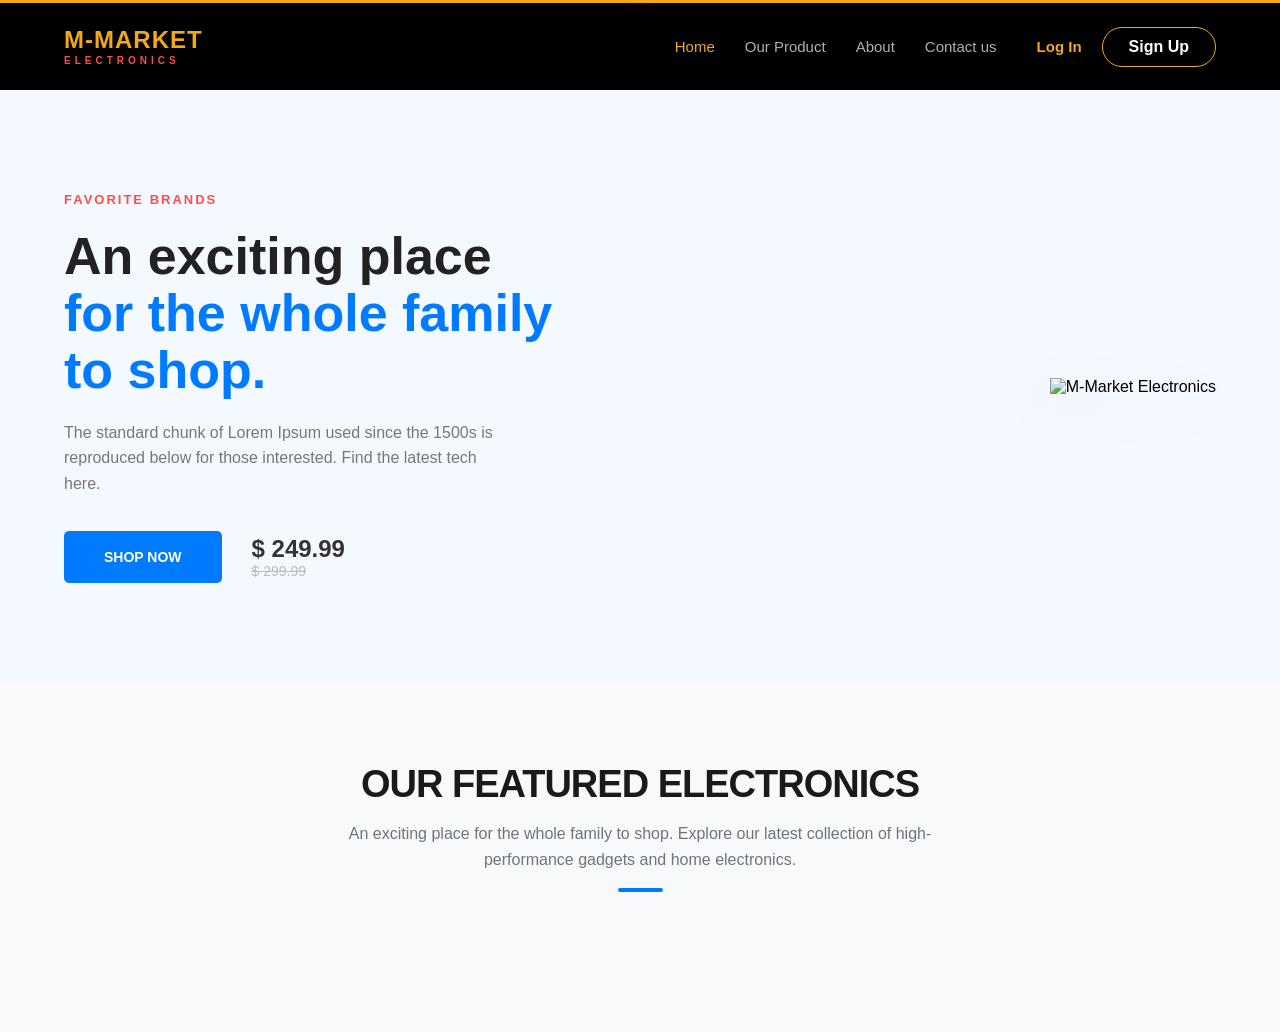
==== index.html @ a791094c "implement creat order" ====
<!DOCTYPE html>
<html lang="en">

<head>
  <meta charset="UTF-8">
  <meta name="viewport" content="width=device-width, initial-scale=1.0">
  <title>M-market</title>
  <link rel="stylesheet" href="css/style.css">
</head>

<body>
  <header class="site-header">
    <div class="container">
      <div class="brand">
        <a href="/" class="logo-link">
          M-MARKET <br><span class="logo-subtext">ELECTRONICS</span>
        </a>
      </div>
      <button class="menu-btn" id="menu-btn" aria-label="Toggle Menu">
        <span class="hamburger"></span>
      </button>
      <nav class="nav-wrapper" id="nav-wrapper">
        <ul class="nav-list">
          <li class="nav-item active"><a href="#" class="nav-link">Home</a></li>
          <li><a href="#" class="nav-link">Our Product</a></li>
          <li><a href="#" class="nav-link">About</a></li>
          <li><a href="#" class="nav-link">Contact us</a></li>
        </ul>
        <div class="auth-group">
          <a href="login.html" class="login-link">Log In</a>
          <a href="registration.html" class="signup-btn">Sign Up</a>
        </div>
      </nav>
    </div>
  </header>
  <section class="hero-section">
    <div class="container hero-wrapper">
      <div class="hero-content">
        <span class="hero-badge">FAVORITE BRANDS</span>
        <h1>An exciting place <br> <span class="blue-text">for the whole family to shop.</span></h1>
        <p class="hero-description">
          The standard chunk of Lorem Ipsum used since the 1500s is
          reproduced below for those interested. Find the latest tech here.
        </p>
        <div class="hero-actions">
          <a href="shop.html" class="btn-shop">SHOP NOW</a>
          <div class="price-container">
            <span class="current-price">$ 249.99</span>
            <span class="old-price">$ 299.99</span>
          </div>
        </div>
      </div>

      <div class="hero-image">
        <img
          src="https://images.unsplash.com/photo-1498049794561-7780e7231661?ixlib=rb-4.0.3&auto=format&fit=crop&w=1000&q=80"
          alt="M-Market Electronics">
      </div>
    </div>
  </section>
<section class="m-market-featured">
    <div class="containerr">
        <div class="header-block">
            <h2 class="display-title">Our Featured Electronics</h2>
            <p class="display-subtitle">
                An exciting place for the whole family to shop. Explore our latest
                collection of high-performance gadgets and home electronics.
            </p>
            <div class="blue-accent-line"></div>
        </div>
        
        <div id="product-list-grid" class="strict-grid"></div>

        <div id="modal-overlay" onclick="closeModal()"></div>
        <div id="detail-modal"></div>
    </div>

</section>
  <script src="javaScript/script.js"></script>
</body>

</html>
---- css/style.css ----
/* -------------------------------------------------------------------------- */
/* 1. ADVANCED RESET & BASE
/* -------------------------------------------------------------------------- */
* {
  margin-top: 0;
  margin-bottom: 0;
  margin-left: 0;
  margin-right: 0;
  padding-top: 0;
  padding-bottom: 0;
  padding-left: 0;
  padding-right: 0;
  box-sizing: border-box;
}

body {
  background-color: #111111;
  font-family: 'Inter', -apple-system, BlinkMacSystemFont, sans-serif;
  -webkit-font-smoothing: antialiased;
}

/* -------------------------------------------------------------------------- */
/* 2. HEADER ARCHITECTURE
/* -------------------------------------------------------------------------- */
.site-header {
  position: sticky;
  top: 0;
  z-index: 1000;
  height: 90px;
  background-color: #000000;
  border-top-width: 3px;
  border-top-style: solid;
  border-top-color: #f3a81c; /* Matches the top accent line */
  display: flex;
  align-items: center;
}

.container {
  display: flex;
  justify-content: space-between;
  align-items: center;
  width: 90%;
  max-width: 1440px;
  margin-left: auto;
  margin-right: auto;
}

/* -------------------------------------------------------------------------- */
/* 3. BRANDING (STATIC TEXT LOGO)
/* -------------------------------------------------------------------------- */
.brand {
  display: flex;
  flex-direction: column;
}

.logo-link {
  text-decoration-line: none;
  color: #f3a81c;
  font-size: 24px;
  font-weight: 800;
  text-transform: uppercase;
  letter-spacing: 1px;
  cursor: default; /* Non-interactive as requested */
  line-height: 1.1;
}

.logo-subtext {
  display: block;
  font-size: 10px;
  color: #ff4d4d; /* Matches the 'Electronics' accent color */
  letter-spacing: 4px;
  margin-top: 2px;
  font-weight: 700;
  text-transform: uppercase;
}

/* -------------------------------------------------------------------------- */
/* 4. NAVIGATION MODULE
/* -------------------------------------------------------------------------- */
.nav-wrapper {
  display: flex;
  align-items: center;
}

.nav-list {
  display: flex;
  list-style-type: none;
  column-gap: 30px;
}

.nav-item.active .nav-link {
  color: #f3a81c; 
}
.nav-item.active::before {
  content: "";
  position: absolute;
  top: -38px;
  left: 50%;
  transform: translateX(-50%);
  width: 60px;
  height: 40px;
  background-image: radial-gradient(circle, rgba(243, 168, 28, 0.2) 0%, transparent 70%);
  pointer-events: none;
}

.nav-link {
  text-decoration-line: none;
  color: #b0b0b0;
  font-size: 15px;
  font-weight: 500;
  transition-property: color;
  transition-duration: 300ms;
  transition-timing-function: cubic-bezier(0.25, 0.8, 0.25, 1);
}

.nav-link:hover {
  color: #f3a81c;
}

/* -------------------------------------------------------------------------- */
/* 5. ACTION GROUP (AUTH)
/* -------------------------------------------------------------------------- */
.auth-group {
  display: flex;
  align-items: center;
  column-gap: 20px;
  margin-left: 40px;
}

.login-link {
  color: #f3a81c;
  text-decoration-line: none;
  font-weight: 600;
  font-size: 15px;
}

.signup-btn {
  display: inline-block;
  text-decoration-line: none;
  color: #ffffff;
  padding-top: 10px;
  padding-bottom: 10px;
  padding-left: 26px;
  padding-right: 26px;
  border-radius: 50px;
  border-width: 1.5px;
  border-style: solid;
  border-color: #f3a81c;
  font-weight: 600;
  transition-property: background-color, color;
  transition-duration: 300ms;
  transition-timing-function: ease;
}

.signup-btn:hover {
  background-color: #f3a81c;
  color: #000000;
}

/* -------------------------------------------------------------------------- */
/* 6. HAMBURGER ICON (MORPHER)
/* -------------------------------------------------------------------------- */
.menu-btn {
  display: none; /* Desktop hidden */
  background-color: transparent;
  border-style: none;
  cursor: pointer;
  padding: 10px;
  z-index: 2000;
}

.hamburger {
  display: block;
  width: 28px;
  height: 2px;
  background-color: #f3a81c;
  position: relative;
  transition-property: background-color;
  transition-duration: 0.3s;
}

.hamburger::before,
.hamburger::after {
  content: "";
  display: block;
  width: 28px;
  height: 2px;
  background-color: #f3a81c;
  position: absolute;
  left: 0;
  transition-property: transform, top;
  transition-duration: 0.3s;
}

.hamburger::before { top: -8px; }
.hamburger::after { top: 8px; }

/* Active Hamburger Animation (Transforms to X) */
.menu-btn.is-active .hamburger { background-color: transparent; }
.menu-btn.is-active .hamburger::before { top: 0; transform: rotate(45deg); }
.menu-btn.is-active .hamburger::after { top: 0; transform: rotate(-45deg); }

/* -------------------------------------------------------------------------- */
/* 7. RESPONSIVE BREAKPOINTS
/* -------------------------------------------------------------------------- */
@media screen and (max-width: 1024px) {
  .menu-btn {
    display: block;
  }

  .nav-wrapper {
    position: fixed;
    top: 0;
    right: -100%; /* Hidden */
    width: 280px;
    height: 100vh;
    background-color: #0a0a0a;
    flex-direction: column;
    justify-content: center;
    padding: 40px;
    row-gap: 40px;
    transition-property: right;
    transition-duration: 400ms;
    transition-timing-function: cubic-bezier(0.25, 0.8, 0.25, 1);
    box-shadow: -10px 0 30px rgba(0,0,0,0.5);
  }

  .nav-wrapper.is-open {
    right: 0; /* Slide In */
  }

  .nav-list {
    flex-direction: column;
    align-items: flex-start;
    row-gap: 25px;
  }

  .auth-group {
    flex-direction: column;
    align-items: flex-start;
    margin-left: 0;
    row-gap: 20px;
  }
}

@media screen and (max-width: 480px) {
  .site-header { height: 75px; }
  .logo-link { font-size: 18px; }
  .logo-subtext { font-size: 8px; letter-spacing: 3px; }
}
/* --- Hero Section Styles --- */
.hero-section {
    background-color: #f4f9ff; /* Light blue background like the image */
    padding: 100px 0;
    overflow: hidden;
}

.hero-wrapper {
    display: flex;
    align-items: center;
    justify-content: space-between;
    gap: 50px;
}

.hero-content {
    flex: 1;
}

.hero-badge {
    color: #ff4d4d;
    font-weight: 700;
    font-size: 13px;
    letter-spacing: 2px;
    text-transform: uppercase;
}

.hero-content h1 {
    font-size: 52px;
    color: #222;
    line-height: 1.1;
    margin: 20px 0;
}

.blue-text {
    color: #007bff; /* Primary blue accent */
}

.hero-description {
    color: #777;
    font-size: 16px;
    max-width: 450px;
    margin-bottom: 35px;
    line-height: 1.6;
}

/* --- Action Buttons & Price --- */
.hero-actions {
    display: flex;
    align-items: center;
    gap: 30px;
}

.btn-shop {
    background-color: #007bff;
    color: #fff;
    padding: 18px 40px;
    text-decoration: none;
    font-weight: 700;
    border-radius: 5px;
    font-size: 14px;
    transition: transform 0.3s ease, background 0.3s ease;
}

.btn-shop:hover {
    background-color: #0056b3;
    transform: translateY(-3px);
}

.price-container {
    display: flex;
    flex-direction: column;
}

.current-price {
    font-size: 24px;
    font-weight: 800;
    color: #333;
}

.old-price {
    font-size: 14px;
    color: #bbb;
    text-decoration: line-through;
}

/* --- Hero Image --- */
.hero-image {
    flex: 1;
    display: flex;
    justify-content: flex-end;
}

.hero-image img {
    max-width: 100%;
    height: auto;
    filter: drop-shadow(0 15px 30px rgba(0,0,0,0.1));
}

/* -------------------------------------------------------------------------- */
/* RESPONSIVE DESIGN (Media Queries)
/* -------------------------------------------------------------------------- */
@media screen and (max-width: 992px) {
    .hero-content h1 {
        font-size: 40px;
    }
}
@media screen and (max-width: 768px) {
    .hero-wrapper {
        flex-direction: column; /* Stack vertically on mobile */
        text-align: center;
        padding: 20px;
    }

    .hero-content {
        order: 2; /* Move text below the image */
    }

    .hero-image {
        order: 1;
        justify-content: center;
        margin-bottom: 30px;
    }

    .hero-description {
        margin-left: auto;
        margin-right: auto;
    }

    .hero-actions {
        justify-content: center;
        flex-direction: column;
    }
}

/* product section */
/* --- Global Section & Background --- */
.m-market-featured {
    padding: 80px 0;
    background-color: #f8f9fa; 
    font-family: 'Inter', -apple-system, sans-serif;
    display: block; 
}

.containerr {
    max-width: 1140px; 
    margin: 0 auto;
    padding: 0 20px;
}

/* --- Line 1: Header Block --- */
.header-block {
    text-align: center;
    margin-bottom: 60px;
    display: block;
}

.display-title {
    font-size: 38px;
    font-weight: 800;
    color: #1a1a1a;
    text-transform: uppercase;
    letter-spacing: -1px;
}

.display-subtitle {
    font-size: 16px;
    color: #6c757d;
    max-width: 650px;
    margin: 15px auto;
    line-height: 1.6;
}

.blue-accent-line {
    width: 45px;
    height: 4px;
    background: #007bff;
    margin: 0 auto;
    border-radius: 2px;
}

/* --- Line 2: The Grid --- */
.strict-grid {
    display: grid;
    grid-template-columns: repeat(3, 1fr); 
    gap: 30px; 
    width: 100%;
}

/* --- Refined Product Card --- */
.product-card {
    background: #ffffff;
    border: 1px solid #edf2f7;
    border-radius: 12px;
    padding: 25px;
    text-align: center;
    transition: transform 0.3s cubic-bezier(0.175, 0.885, 0.32, 1.275);
    display: flex;
    flex-direction: column;
}

.product-card:hover {
    transform: translateY(-8px);
    box-shadow: 0 15px 30px rgba(0, 0, 0, 0.05);
}

.product-card img {
    width: 100%;
    height: 180px; 
    object-fit: contain;
    margin-bottom: 20px;
}

.product-card h3 {
    font-size: 16px;
    font-weight: 700;
    color: #1a1a1a;
    margin-bottom: 6px;
    line-height: 1.3;
}

.product-price {
    font-size: 24px;
    font-weight: 800;
    color: #e53e3e; 
    margin: 10px 0 20px;
}

.order-btn {
    background-color: #007bff;
    color: #ffffff;
    border: none;
    padding: 12px;
    border-radius: 8px;
    font-weight: 700;
    cursor: pointer;
    transition: background 0.2s, transform 0.2s, box-shadow 0.2s;
}

.order-btn:hover {
    background-color: #0056b3;
}

/* --- Modal & Overlay --- */
#modal-overlay {
    display: none;
    position: fixed;
    top: 0; left: 0;
    width: 100%; height: 100%;
    background: rgba(0, 0, 0, 0.4);
    backdrop-filter: blur(8px); 
    z-index: 1000;
}

#detail-modal {
    display: none;
    position: fixed;
    top: 50%; left: 50%;
    transform: translate(-50%, -50%);
    width: 90%;
    max-width: 850px;
    background: #fff;
    border-radius: 20px;
    z-index: 1001;
    padding: 40px;
    box-shadow: 0 30px 60px rgba(0,0,0,0.2);
    animation: modalIn 0.3s cubic-bezier(0.175, 0.885, 0.32, 1.275);
}

@keyframes modalIn {
    from { opacity: 0; transform: translate(-50%, -48%) scale(0.97); }
    to   { opacity: 1; transform: translate(-50%, -50%) scale(1); }
}

.modal-body {
    display: grid;
    grid-template-columns: 1fr 1fr;
    gap: 40px;
}

.modal-image-side img {
    width: 100%;
    height: 350px;
    object-fit: contain;
}

.close-modal-btn {
    position: absolute;
    right: 20px; top: 15px;
    font-size: 32px;
    background: none; border: none;
    cursor: pointer; color: #bbb;
    transition: color 0.2s;
}

.close-modal-btn:hover { color: #333; }

.spec-badge {
    display: inline-block;
    background: #f1f3f5;
    padding: 6px 14px;
    border-radius: 8px;
    font-size: 13px;
    font-weight: 600;
    color: #495057;
    margin-bottom: 14px;
}

/* --- Refined Detail Card Content --- */
.modal-info-side {
    display: flex;
    flex-direction: column;
    justify-content: center;
}

.detail-category {
    align-self: flex-start;
    letter-spacing: 1px;
    color: #007bff;
    font-size: 12px;
    font-weight: 700;
    margin-bottom: 8px;
}

.detail-title {
    font-size: 28px;
    font-weight: 800;
    color: #1a1a1a;
    line-height: 1.2;
    margin: 0 0 10px 0;
}

.detail-price {
    font-size: 30px;
    font-weight: 800;
    color: #e53e3e;
    margin-bottom: 14px;
}

.detail-desc {
    font-size: 14px;
    color: #4a5568;
    line-height: 1.7;
    margin-bottom: 20px;
    border-bottom: 1px solid #edf2f7;
    padding-bottom: 20px;
}

.specs-row {
    display: flex;
    flex-wrap: wrap;
    gap: 12px;
    margin-bottom: 30px;
    padding-top: 15px;
    border-top: 1px solid #edf2f7;
}

.spec-badge strong {
    color: #1a1a1a;
    margin-right: 4px;
}

/* --- Initial Place Order Button --- */
#initial-order-step .order-btn {
    width: 100%;
    padding: 15px;
    font-size: 14px;
    font-weight: 800;
    letter-spacing: 1px;
    text-transform: uppercase;
    border-radius: 10px;
    box-shadow: 0 4px 15px rgba(0, 123, 255, 0.3);
    transition: transform 0.2s, box-shadow 0.2s, background-color 0.2s;
}

#initial-order-step .order-btn:hover {
    background-color: #0056b3;
    transform: translateY(-2px);
    box-shadow: 0 8px 25px rgba(0, 123, 255, 0.4);
}

#initial-order-step .order-btn:active {
    transform: translateY(0);
    box-shadow: 0 3px 10px rgba(0, 123, 255, 0.25);
}

/* =============================================
   ENHANCED ORDER FORM
   ============================================= */

#hidden-payment-methods {
    display: none;
    margin-top: 24px;
    border-top: 2px solid #f0f4ff;
    padding-top: 22px;
    animation: slideDown 0.3s ease;
}

@keyframes slideDown {
    from { opacity: 0; transform: translateY(-10px); }
    to   { opacity: 1; transform: translateY(0); }
}

/* Labels */
#hidden-payment-methods label {
    display: block;
    font-size: 11px;
    font-weight: 700;
    letter-spacing: 1.2px;
    text-transform: uppercase;
    color: #8896a8;
    margin-bottom: 7px;
}

/* Quantity Input */
#order-qty {
    width: 100%;
    padding: 12px 14px;
    border: 1.5px solid #e2e8f0;
    border-radius: 10px;
    font-size: 15px;
    font-weight: 600;
    color: #1a202c;
    background: #f8faff;
    margin-bottom: 18px;
    box-sizing: border-box;
    transition: border-color 0.2s, box-shadow 0.2s, background 0.2s;
    -moz-appearance: textfield;
}

#order-qty::-webkit-outer-spin-button,
#order-qty::-webkit-inner-spin-button {
    -webkit-appearance: none;
}

#order-qty:focus {
    outline: none;
    border-color: #007bff;
    box-shadow: 0 0 0 4px rgba(0, 123, 255, 0.1);
    background: #ffffff;
}

/* File Upload — styled as drop zone */
#order-screenshot {
    display: block;
    width: 100%;
    box-sizing: border-box;
    padding: 22px 16px;
    background: #f8faff;
    border: 2px dashed #c3d4f0;
    border-radius: 10px;
    font-size: 13px;
    font-weight: 500;
    color: #6b7a99;
    cursor: pointer;
    text-align: center;
    margin-bottom: 22px;
    transition: border-color 0.2s, background 0.2s, color 0.2s;
}

#order-screenshot:hover {
    border-color: #007bff;
    background: #eff6ff;
    color: #007bff;
}

#order-screenshot:focus {
    outline: none;
    border-color: #007bff;
    box-shadow: 0 0 0 4px rgba(0, 123, 255, 0.1);
}

/* Confirm & Pay Button */
#hidden-payment-methods .order-btn {
    width: 100%;
    background: linear-gradient(135deg, #22c55e 0%, #16a34a 100%);
    color: #ffffff;
    border: none;
    padding: 15px;
    border-radius: 10px;
    font-size: 14px;
    font-weight: 800;
    letter-spacing: 1px;
    text-transform: uppercase;
    cursor: pointer;
    box-shadow: 0 4px 15px rgba(34, 197, 94, 0.35);
    transition: transform 0.2s, box-shadow 0.2s, background 0.2s;
}

#hidden-payment-methods .order-btn:hover {
    background: linear-gradient(135deg, #16a34a 0%, #15803d 100%);
    transform: translateY(-2px);
    box-shadow: 0 8px 25px rgba(34, 197, 94, 0.4);
}

#hidden-payment-methods .order-btn:active {
    transform: translateY(0);
    box-shadow: 0 3px 10px rgba(34, 197, 94, 0.3);
}

/* --- Media Queries --- */
@media screen and (max-width: 992px) {
    .strict-grid { grid-template-columns: repeat(2, 1fr); gap: 20px; }
}

@media screen and (max-width: 768px) {
    .modal-body { grid-template-columns: 1fr; }
    #detail-modal { height: 85vh; overflow-y: auto; padding: 25px; }
    .modal-image-side img { height: 250px; }
    .detail-title { font-size: 22px; }
    .detail-price { font-size: 24px; }
}

@media screen and (max-width: 600px) {
    .strict-grid { grid-template-columns: 1fr; }
    .display-title { font-size: 28px; }
}
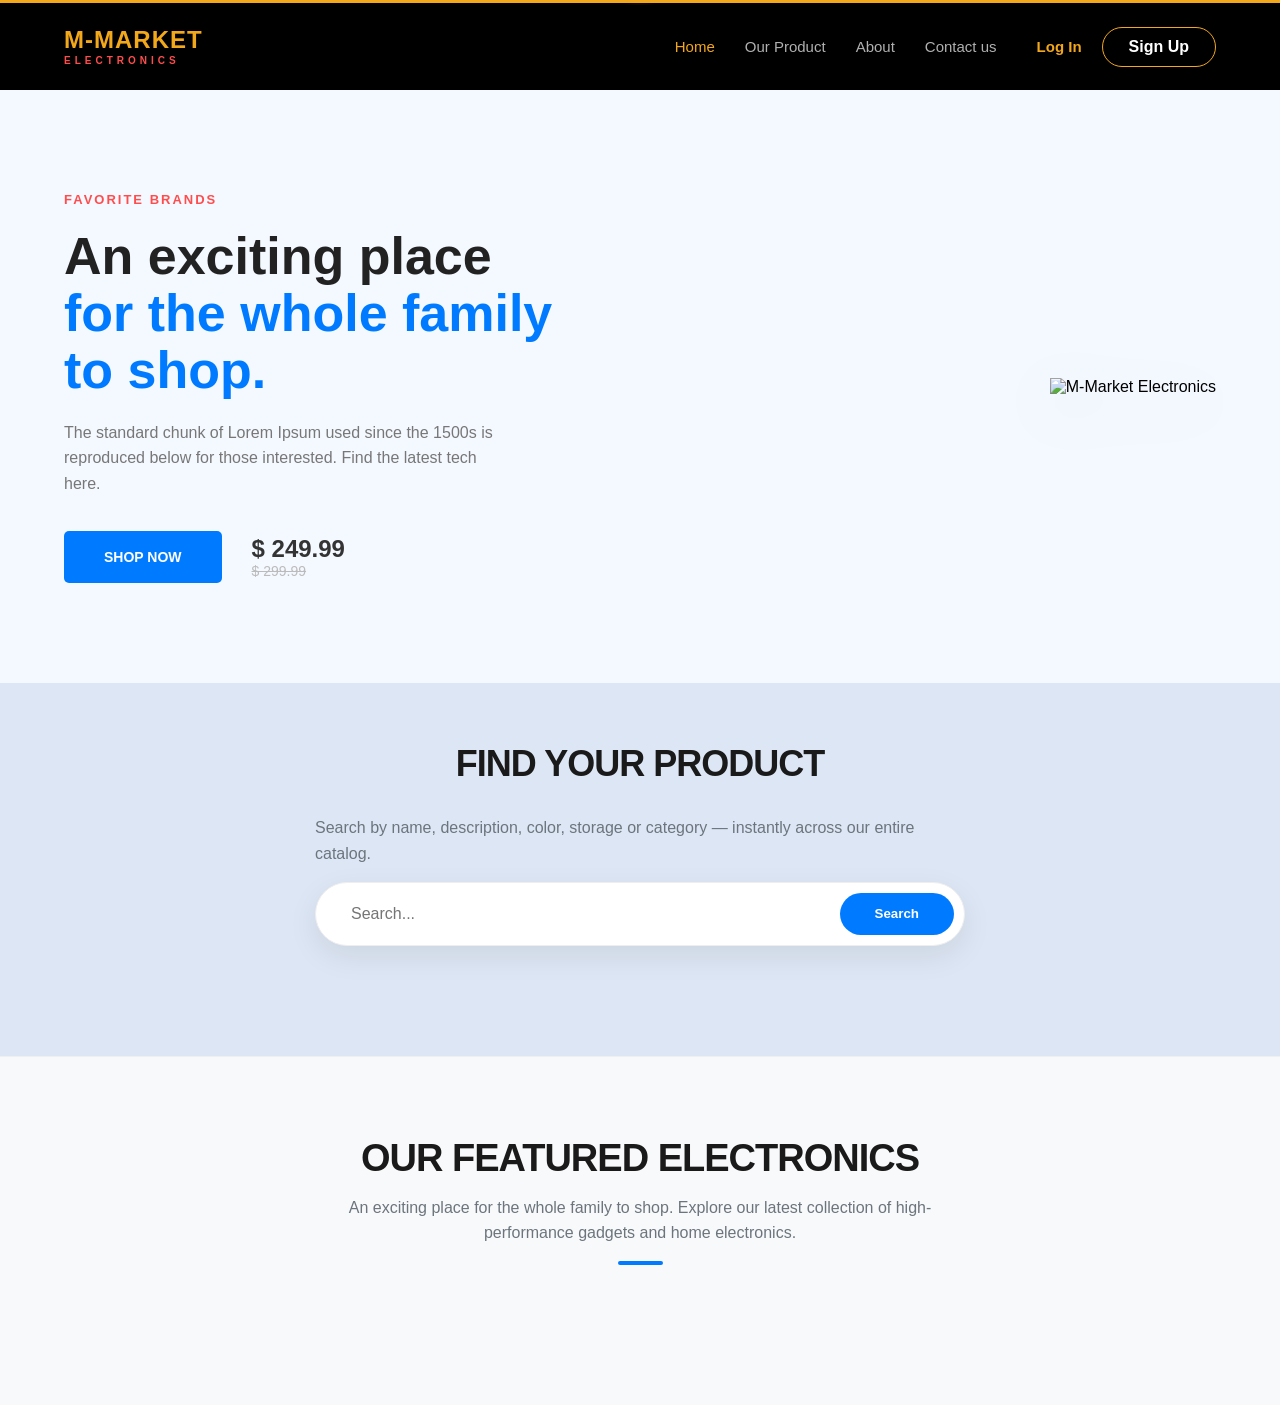
==== commit 0ad34480: "implement search" ====
--- a/index.html
+++ b/index.html
@@ -58,6 +58,18 @@
       </div>
     </div>
   </section>
+  <section class="is-search-wrapper">
+    <div class="containerr">
+        <h2 class="is-search-title">FIND YOUR PRODUCT</h2>
+         <p class="display-subtitle">Search by name, description, color, storage or category — instantly across our entire catalog.</p>
+        <div class="is-search-field-group">
+            <input type="text" id="is-query-input" placeholder="Search...">
+            <button id="is-search-action">Search</button>
+        </div>
+        
+        <div id="independent-search-results" class="strict-grid"></div>
+    </div>
+</section>
 <section class="m-market-featured">
     <div class="containerr">
         <div class="header-block">
@@ -73,10 +85,8 @@
 
         <div id="modal-overlay" onclick="closeModal()"></div>
         <div id="detail-modal"></div>
-    </div>
-
+      </div>
 </section>
-  <script src="javaScript/script.js"></script>
+<script src="javaScript/script.js"></script>
 </body>
-
 </html>
--- a/css/style.css
+++ b/css/style.css
@@ -763,4 +763,98 @@
 @media screen and (max-width: 600px) {
     .strict-grid { grid-template-columns: 1fr; }
     .display-title { font-size: 28px; }
+}
+/* Isolated Search Section Container */
+.is-search-wrapper {
+    width: 100%;
+    padding: 60px 0;
+    background-color: hsl(215, 50%, 91%);
+    border-bottom: 1px solid #f0f0f0;
+}
+
+/* Header Text */
+.is-search-title {
+    text-align: center;
+    font-size: 36px;
+    font-weight: 800;
+    color: #1a1a1a;
+    margin-bottom: 30px;
+    letter-spacing: -1px;
+}
+
+/* The Search Bar Group */
+.is-search-field-group {
+    max-width: 650px;
+    margin: 0 auto 50px auto;
+    display: flex;
+    gap: 10px;
+    background: #fff;
+    padding: 10px;
+    border-radius: 50px;
+    box-shadow: 0 10px 30px rgba(0, 0, 0, 0.08);
+    border: 1px solid #eee;
+}
+
+/* Input Styling */
+#is-query-input {
+    flex: 1;
+    border: none;
+    outline: none;
+    padding: 12px 25px;
+    font-size: 16px;
+    border-radius: 50px;
+    background: transparent;
+}
+
+/* Button Styling */
+#is-search-action {
+    background: #007bff;
+    color: white;
+    border: none;
+    padding: 12px 35px;
+    border-radius: 50px;
+    font-weight: 700;
+    cursor: pointer;
+    transition: all 0.3s ease;
+}
+
+#is-search-action:hover {
+    background: #0056b3;
+    transform: translateY(-1px);
+}
+
+/* Independent Grid for Results */
+#independent-search-results {
+    display: grid;
+    grid-template-columns: repeat(auto-fill, minmax(280px, 1fr));
+    gap: 25px;
+    width: 100%;
+}
+
+/* Responsive Media Queries */
+@media (max-width: 768px) {
+    .is-search-title {
+        font-size: 28px;
+    }
+    
+    .is-search-field-group {
+        margin: 0 20px 40px 20px;
+    }
+}
+
+@media (max-width: 480px) {
+    .is-search-field-group {
+        flex-direction: column;
+        border-radius: 15px;
+        padding: 15px;
+    }
+    
+    #is-query-input {
+        text-align: center;
+        padding: 10px;
+    }
+    
+    #is-search-action {
+        width: 100%;
+    }
 }
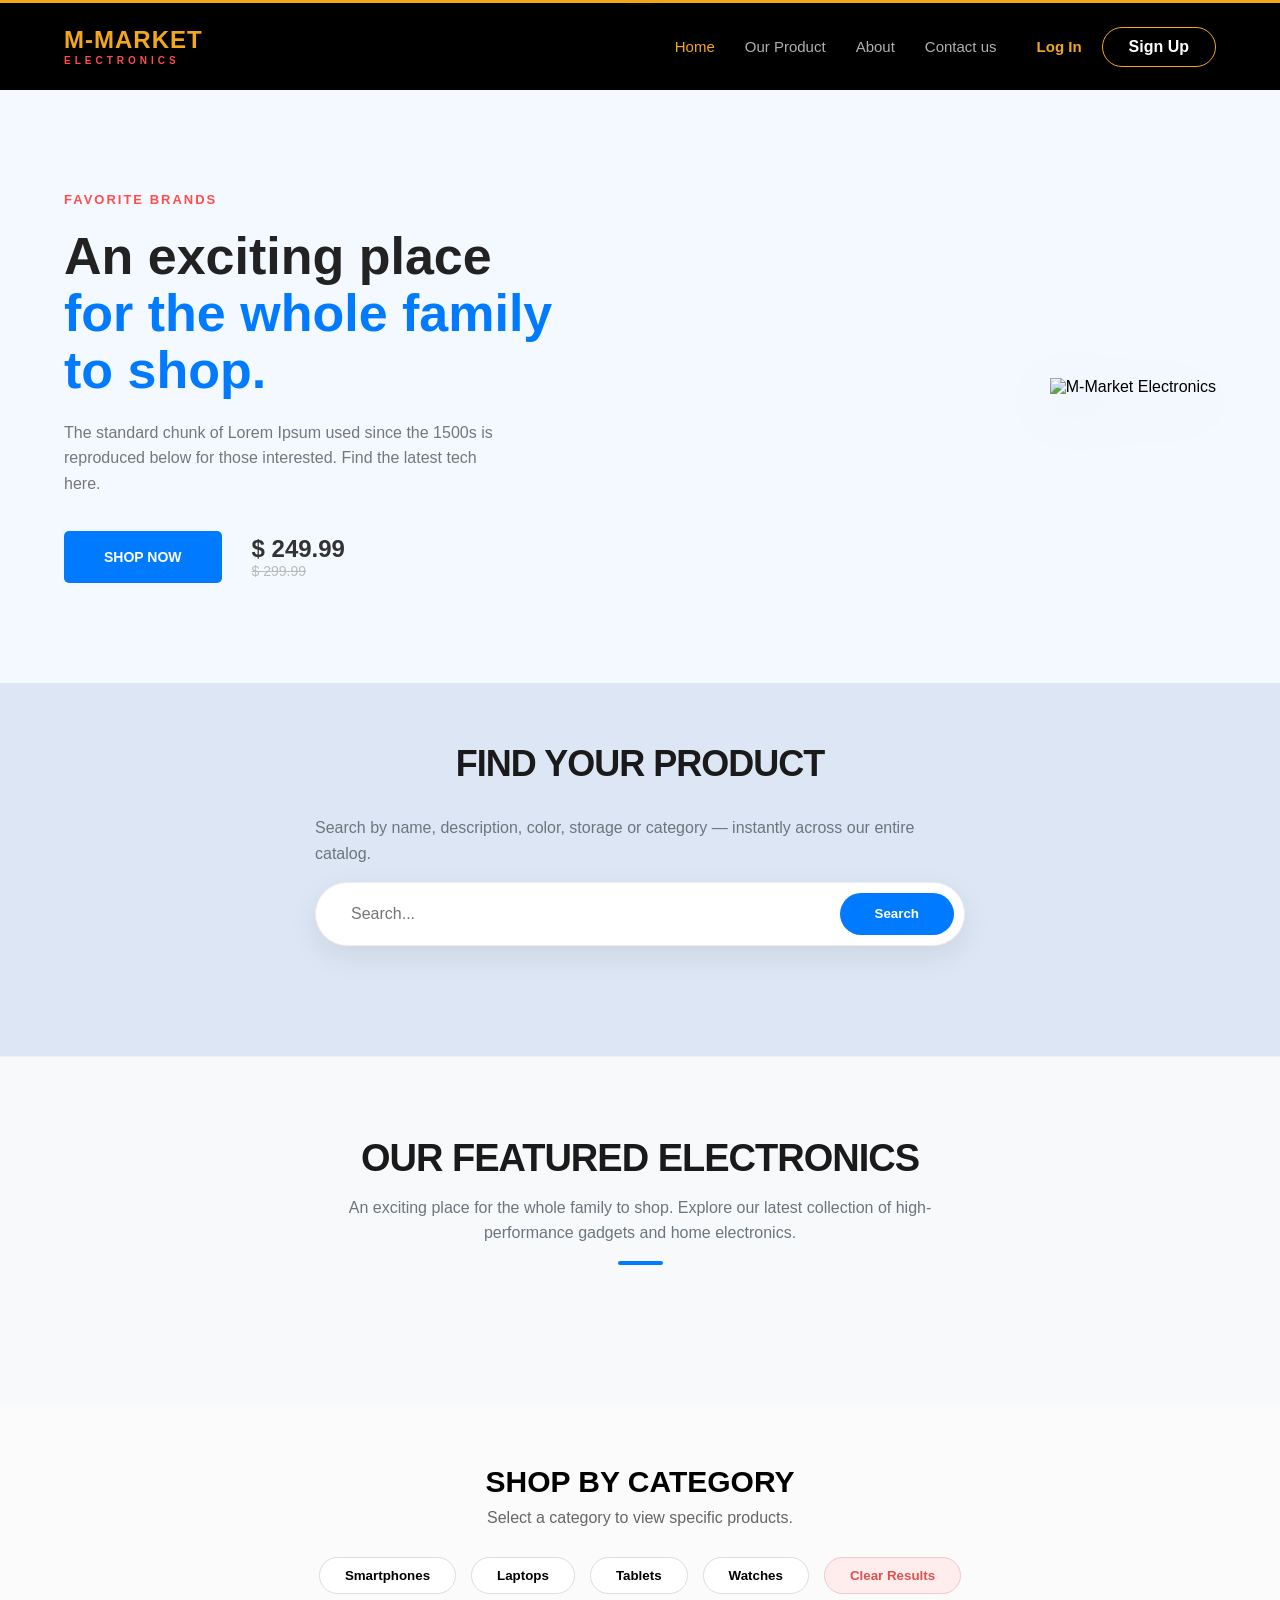
==== commit 79169a62: "implement the category" ====
--- a/index.html
+++ b/index.html
@@ -87,6 +87,24 @@
         <div id="detail-modal"></div>
       </div>
 </section>
+<section class="is-cat-wrapper">
+    <div class="containerr">
+        <div class="is-cat-header">
+            <h2 class="is-cat-main-title">SHOP BY CATEGORY</h2>
+            <p class="is-cat-subtitle">Select a category to view specific products.</p>
+        </div>
+
+        <div class="is-cat-nav-bar">
+            <button class="is-cat-link" onclick="runCategoryFilter('phone')">Smartphones</button>
+            <button class="is-cat-link" onclick="runCategoryFilter('Laptop')">Laptops</button>
+            <button class="is-cat-link" onclick="runCategoryFilter('ipad')">Tablets</button>
+            <button class="is-cat-link" onclick="runCategoryFilter('Watch')">Watches</button>
+            <button class="is-cat-link is-clear" onclick="resetCategorySection()">Clear Results</button>
+        </div>
+
+        <div id="category-results-grid" class="strict-grid"></div>
+    </div>
+</section>
 <script src="javaScript/script.js"></script>
 </body>
 </html>
--- a/css/style.css
+++ b/css/style.css
@@ -857,4 +857,66 @@
     #is-search-action {
         width: 100%;
     }
-}+}
+.is-cat-wrapper {
+    padding: 60px 0;
+    background: #fbfbfb;
+    border-bottom: 2px solid #eee;
+}
+
+.is-cat-main-title {
+    text-align: center;
+    font-size: 30px;
+    font-weight: 800;
+    margin-bottom: 10px;
+}
+
+.is-cat-subtitle {
+    text-align: center;
+    color: #666;
+    margin-bottom: 30px;
+}
+
+.is-cat-nav-bar {
+    display: flex;
+    justify-content: center;
+    gap: 15px;
+    margin-bottom: 40px;
+    flex-wrap: wrap;
+}
+
+.is-cat-link {
+    background: white;
+    border: 1px solid #ddd;
+    padding: 10px 25px;
+    border-radius: 30px;
+    font-weight: 600;
+    cursor: pointer;
+    transition: all 0.3s ease;
+}
+
+.is-cat-link:hover {
+    background: #007bff;
+    color: white;
+    border-color: #007bff;
+}
+
+.is-cat-link.is-clear {
+    background: #ffeded;
+    color: #d9534f;
+    border-color: #f5c6cb;
+}
+
+.cat-error {
+    grid-column: 1 / -1;
+    text-align: center;
+    padding: 20px;
+    background: #fff3cd;
+    color: #856404;
+    border-radius: 8px;
+}
+
+/* Ensure results grid looks good */
+#category-results-grid {
+    min-height: 50px;
+}
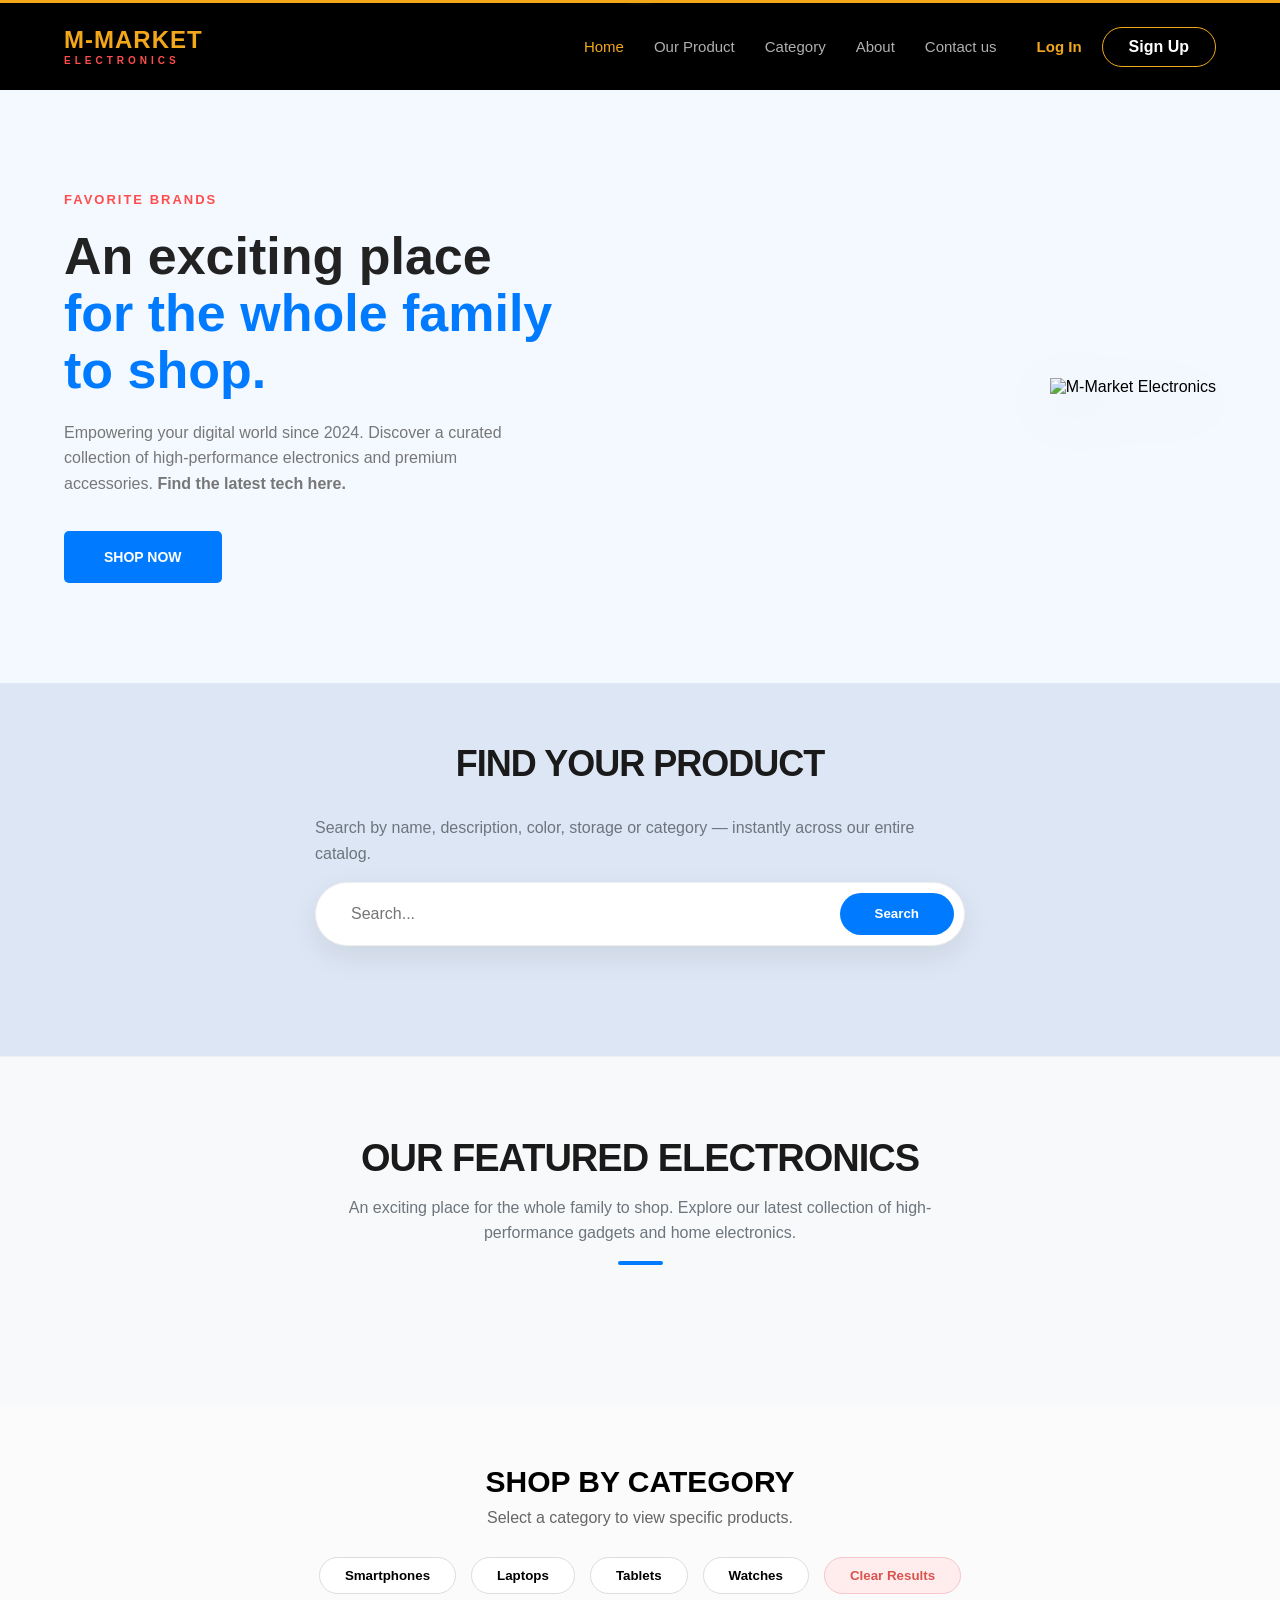
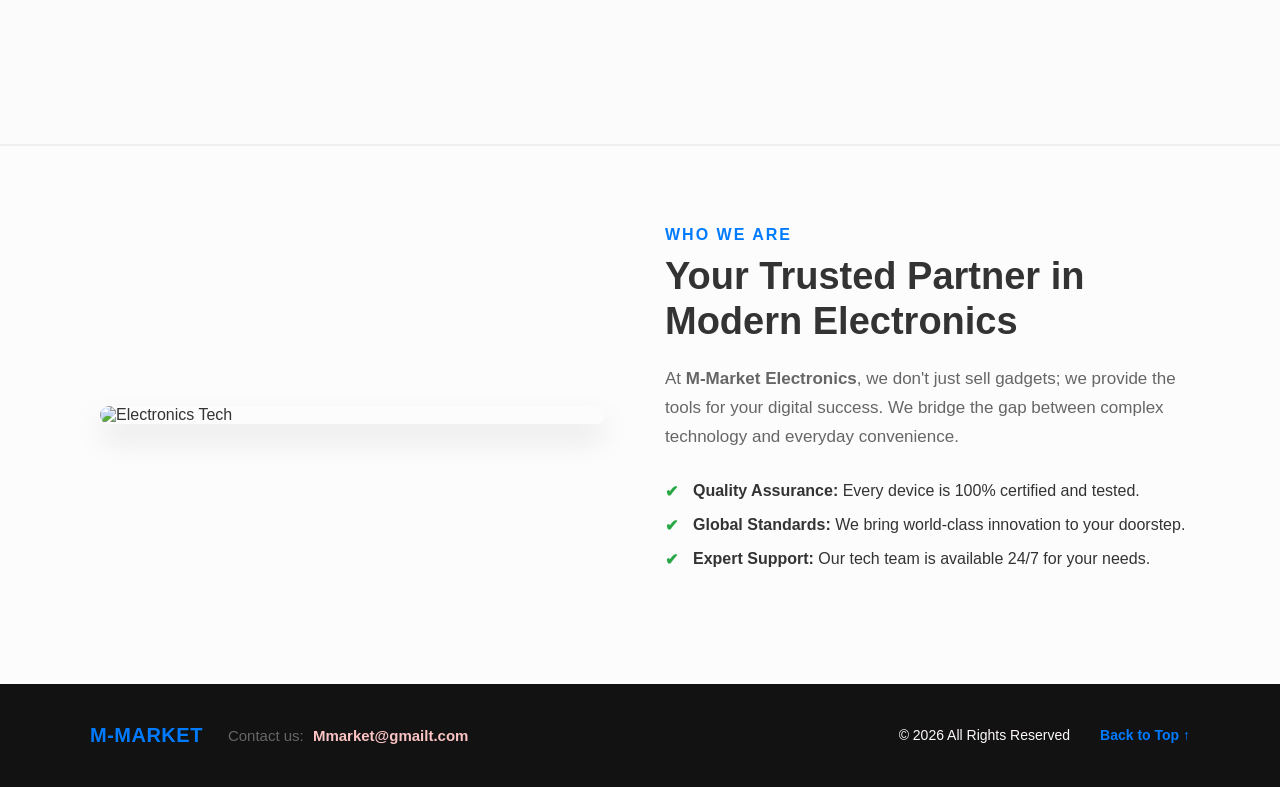
==== commit bae79d83: "git push" ====
--- a/index.html
+++ b/index.html
@@ -7,7 +7,6 @@
   <title>M-market</title>
   <link rel="stylesheet" href="css/style.css">
 </head>
-
 <body>
   <header class="site-header">
     <div class="container">
@@ -21,10 +20,11 @@
       </button>
       <nav class="nav-wrapper" id="nav-wrapper">
         <ul class="nav-list">
-          <li class="nav-item active"><a href="#" class="nav-link">Home</a></li>
-          <li><a href="#" class="nav-link">Our Product</a></li>
-          <li><a href="#" class="nav-link">About</a></li>
-          <li><a href="#" class="nav-link">Contact us</a></li>
+          <li class="nav-item active"><a href="#home" class="nav-link">Home</a></li>
+          <li><a href="#product" class="nav-link">Our Product</a></li>
+          <li><a href="#category" class="nav-link">Category</a></li>
+          <li><a href="#about" class="nav-link">About</a></li>
+          <li><a href="#contact" class="nav-link">Contact us</a></li>
         </ul>
         <div class="auth-group">
           <a href="login.html" class="login-link">Log In</a>
@@ -33,24 +33,20 @@
       </nav>
     </div>
   </header>
-  <section class="hero-section">
+  <section class="hero-section" id="home">
     <div class="container hero-wrapper">
       <div class="hero-content">
         <span class="hero-badge">FAVORITE BRANDS</span>
         <h1>An exciting place <br> <span class="blue-text">for the whole family to shop.</span></h1>
         <p class="hero-description">
-          The standard chunk of Lorem Ipsum used since the 1500s is
-          reproduced below for those interested. Find the latest tech here.
+          Empowering your digital world since 2024. Discover a curated collection of
+          high-performance electronics and premium accessories.
+          <strong>Find the latest tech here.</strong>
         </p>
         <div class="hero-actions">
-          <a href="shop.html" class="btn-shop">SHOP NOW</a>
-          <div class="price-container">
-            <span class="current-price">$ 249.99</span>
-            <span class="old-price">$ 299.99</span>
-          </div>
+          <a href="#product" class="btn-shop">SHOP NOW</a>
         </div>
       </div>
-
       <div class="hero-image">
         <img
           src="https://images.unsplash.com/photo-1498049794561-7780e7231661?ixlib=rb-4.0.3&auto=format&fit=crop&w=1000&q=80"
@@ -58,53 +54,110 @@
       </div>
     </div>
   </section>
-  <section class="is-search-wrapper">
+  <section class="is-search-wrapper" id="product">
     <div class="containerr">
-        <h2 class="is-search-title">FIND YOUR PRODUCT</h2>
-         <p class="display-subtitle">Search by name, description, color, storage or category — instantly across our entire catalog.</p>
-        <div class="is-search-field-group">
-            <input type="text" id="is-query-input" placeholder="Search...">
-            <button id="is-search-action">Search</button>
-        </div>
-        
-        <div id="independent-search-results" class="strict-grid"></div>
+      <h2 class="is-search-title">FIND YOUR PRODUCT</h2>
+      <p class="display-subtitle">Search by name, description, color, storage or category — instantly across our entire
+        catalog.</p>
+      <div class="is-search-field-group">
+        <input type="text" id="is-query-input" placeholder="Search...">
+        <button id="is-search-action">Search</button>
+      </div>
+      <div id="independent-search-results" class="strict-grid"></div>
     </div>
-</section>
-<section class="m-market-featured">
+  </section>
+  <section class="m-market-featured">
     <div class="containerr">
-        <div class="header-block">
-            <h2 class="display-title">Our Featured Electronics</h2>
-            <p class="display-subtitle">
-                An exciting place for the whole family to shop. Explore our latest
-                collection of high-performance gadgets and home electronics.
-            </p>
-            <div class="blue-accent-line"></div>
-        </div>
-        
-        <div id="product-list-grid" class="strict-grid"></div>
+      <div class="header-block">
+        <h2 class="display-title">Our Featured Electronics</h2>
+        <p class="display-subtitle">
+          An exciting place for the whole family to shop. Explore our latest
+          collection of high-performance gadgets and home electronics.
+        </p>
+        <div class="blue-accent-line"></div>
+      </div>
 
-        <div id="modal-overlay" onclick="closeModal()"></div>
-        <div id="detail-modal"></div>
+      <div id="product-list-grid" class="strict-grid"></div>
+
+      <div id="modal-overlay" onclick="closeModal()"></div>
+      <div id="detail-modal"></div>
+    </div>
+  </section>
+  <section class="is-cat-wrapper" id="category">
+    <div class="containerr">
+      <div class="is-cat-header">
+        <h2 class="is-cat-main-title">SHOP BY CATEGORY</h2>
+        <p class="is-cat-subtitle">Select a category to view specific products.</p>
       </div>
-</section>
-<section class="is-cat-wrapper">
+
+      <div class="is-cat-nav-bar">
+        <button class="is-cat-link" onclick="runCategoryFilter('phone')">Smartphones</button>
+        <button class="is-cat-link" onclick="runCategoryFilter('Laptop')">Laptops</button>
+        <button class="is-cat-link" onclick="runCategoryFilter('ipad')">Tablets</button>
+        <button class="is-cat-link" onclick="runCategoryFilter('Watch')">Watches</button>
+        <button class="is-cat-link is-clear" onclick="resetCategorySection()">Clear Results</button>
+      </div>
+
+      <div id="category-results-grid" class="strict-grid"></div>
+    </div>
+  </section>
+  <section class="au-main-wrapper" id="about">
     <div class="containerr">
-        <div class="is-cat-header">
-            <h2 class="is-cat-main-title">SHOP BY CATEGORY</h2>
-            <p class="is-cat-subtitle">Select a category to view specific products.</p>
+      <div class="au-flex-container">
+
+        <div class="au-image-column">
+          <div class="au-img-frame">
+            <img src="https://images.unsplash.com/photo-1491933382434-500287f9b54b?auto=format&fit=crop&q=80&w=800"
+              alt="Electronics Tech" class="au-featured-img">
+          </div>
         </div>
 
-        <div class="is-cat-nav-bar">
-            <button class="is-cat-link" onclick="runCategoryFilter('phone')">Smartphones</button>
-            <button class="is-cat-link" onclick="runCategoryFilter('Laptop')">Laptops</button>
-            <button class="is-cat-link" onclick="runCategoryFilter('ipad')">Tablets</button>
-            <button class="is-cat-link" onclick="runCategoryFilter('Watch')">Watches</button>
-            <button class="is-cat-link is-clear" onclick="resetCategorySection()">Clear Results</button>
+        <div class="au-text-column">
+          <h4 class="au-sub-headline">WHO WE ARE</h4>
+          <h2 class="au-main-headline">Your Trusted Partner in Modern Electronics</h2>
+          <p class="au-description">
+            At <strong>M-Market Electronics</strong>, we don't just sell gadgets; we provide the tools for your digital
+            success. We bridge the gap between complex technology and everyday convenience.
+          </p>
+
+          <ul class="au-feature-list">
+            <li class="au-list-item">
+              <span class="au-check">✔</span>
+              <div><strong>Quality Assurance:</strong> Every device is 100% certified and tested.</div>
+            </li>
+            <li class="au-list-item">
+              <span class="au-check">✔</span>
+              <div><strong>Global Standards:</strong> We bring world-class innovation to your doorstep.</div>
+            </li>
+            <li class="au-list-item">
+              <span class="au-check">✔</span>
+              <div><strong>Expert Support:</strong> Our tech team is available 24/7 for your needs.</div>
+            </li>
+          </ul>
         </div>
 
-        <div id="category-results-grid" class="strict-grid"></div>
+      </div>
     </div>
-</section>
-<script src="javaScript/script.js"></script>
+  </section>
+  <footer class="sf-wrapper" id="contact">
+    <div class="containerr">
+      <div class="sf-content">
+        <div class="sf-left">
+          <span class="sf-logo">M-MARKET</span>
+          <div class="sf-contact-info">
+            <span class="sf-label">Contact us:</span>
+            <a href="mailto:mulxmak@gmail.com" class="sf-email">Mmarket@gmailt.com</a>
+          </div>
+        </div>
+
+        <div class="sf-right">
+          <span class="sf-copy">© 2026 All Rights Reserved</span>
+          <a href="#home" class="sf-top-link" onclick="window.scrollTo({top:0, behavior:'smooth'})">Back to Top ↑</a>
+        </div>
+
+      </div>
+    </div>
+  </footer>
+  <script src="javaScript/script.js"></script>
 </body>
 </html>
--- a/css/style.css
+++ b/css/style.css
@@ -315,24 +315,6 @@
     background-color: #0056b3;
     transform: translateY(-3px);
 }
-
-.price-container {
-    display: flex;
-    flex-direction: column;
-}
-
-.current-price {
-    font-size: 24px;
-    font-weight: 800;
-    color: #333;
-}
-
-.old-price {
-    font-size: 14px;
-    color: #bbb;
-    text-decoration: line-through;
-}
-
 /* --- Hero Image --- */
 .hero-image {
     flex: 1;
@@ -920,3 +902,168 @@
 #category-results-grid {
     min-height: 50px;
 }
+/* Unique wrapper to isolate the section */
+.au-main-wrapper {
+    padding: 80px 0;
+    background-color: #fcfcfc;
+    color: #333;
+}
+
+.au-flex-container {
+    display: flex;
+    align-items: center;
+    gap: 50px;
+    flex-wrap: wrap; /* Supports mobile stacking */
+}
+
+.au-image-column, .au-text-column {
+    flex: 1;
+    min-width: 320px;
+}
+
+/* Image Styling with Frame */
+.au-img-frame {
+    position: relative;
+    padding: 10px;
+}
+
+.au-featured-img {
+    width: 100%;
+    border-radius: 15px;
+    box-shadow: 0 15px 30px rgba(0,0,0,0.1);
+    display: block;
+}
+
+
+
+/* Text Content Styling */
+.au-sub-headline {
+    color: #007bff;
+    letter-spacing: 2px;
+    font-weight: 700;
+    margin-bottom: 10px;
+}
+
+.au-main-headline {
+    font-size: 38px;
+    font-weight: 800;
+    line-height: 1.2;
+    margin-bottom: 20px;
+}
+
+.au-description {
+    font-size: 17px;
+    line-height: 1.7;
+    color: #666;
+    margin-bottom: 30px;
+}
+
+/* Feature List */
+.au-feature-list {
+    list-style: none;
+    padding: 0;
+    margin-bottom: 35px;
+}
+
+.au-list-item {
+    display: flex;
+    gap: 15px;
+    margin-bottom: 15px;
+    font-size: 16px;
+}
+
+.au-check {
+    color: #28a745;
+    font-weight: bold;
+}
+
+/* Mobile Responsiveness */
+@media (max-width: 992px) {
+    .au-flex-container {
+        flex-direction: column-reverse; /* Puts text above image on small screens */
+        text-align: center;
+    }
+    .au-list-item {
+        justify-content: center;
+        text-align: left;
+    }
+    .au-main-headline {
+        font-size: 30px;
+    }
+}
+/* --- Simple White Footer --- */
+.sf-wrapper {
+    background-color: #121212; /* Explicitly white */
+    padding: 40px 0;           /* Balanced spacing */
+    width: 100%;
+}
+
+.sf-content {
+    display: flex;
+    justify-content: space-between;
+    align-items: center;
+    flex-wrap: wrap;
+    gap: 20px;
+}
+
+/* Left Group */
+.sf-left {
+    display: flex;
+    align-items: center;
+    gap: 25px;
+}
+
+.sf-logo {
+    font-weight: 900;
+    color: #007bff;
+    font-size: 20px;
+    letter-spacing: 0.5px;
+}
+
+.sf-contact-info {
+    font-size: 15px;
+    color: #666;
+}
+
+.sf-email {
+    color: #fbc3c3;
+    text-decoration: none;
+    font-weight: 700;
+    margin-left: 5px;
+}
+
+/* Right Group */
+.sf-right {
+    display: flex;
+    align-items: center;
+    gap: 30px;
+}
+
+.sf-copy {
+    font-size: 14px;
+    color: #fffafa;
+}
+
+.sf-top-link {
+    text-decoration: none;
+    color: #007bff;
+    font-weight: 700;
+    font-size: 14px;
+    transition: opacity 0.2s;
+}
+
+.sf-top-link:hover {
+    opacity: 0.7;
+}
+
+/* Mobile Media Query */
+@media (max-width: 768px) {
+    .sf-content {
+        flex-direction: column;
+        text-align: center;
+    }
+    .sf-left, .sf-right {
+        flex-direction: column;
+        gap: 10px;
+    }
+}
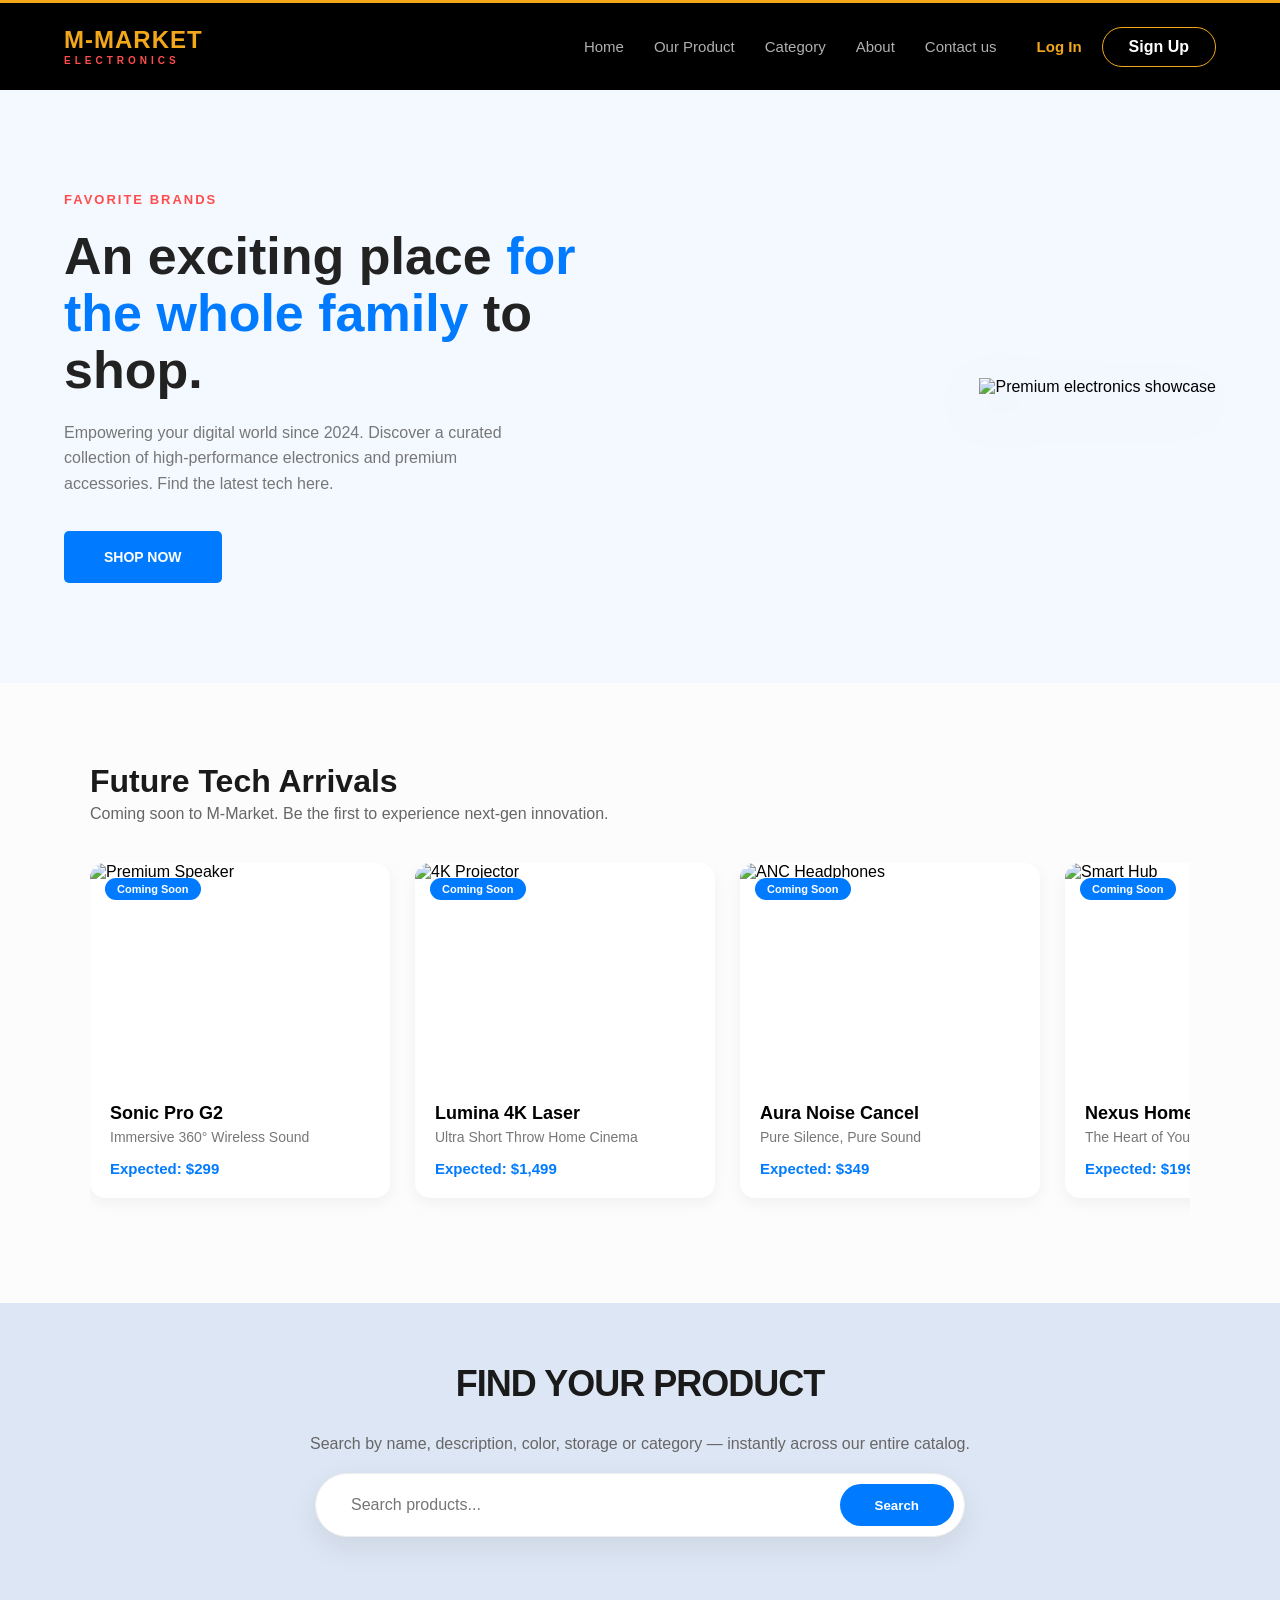
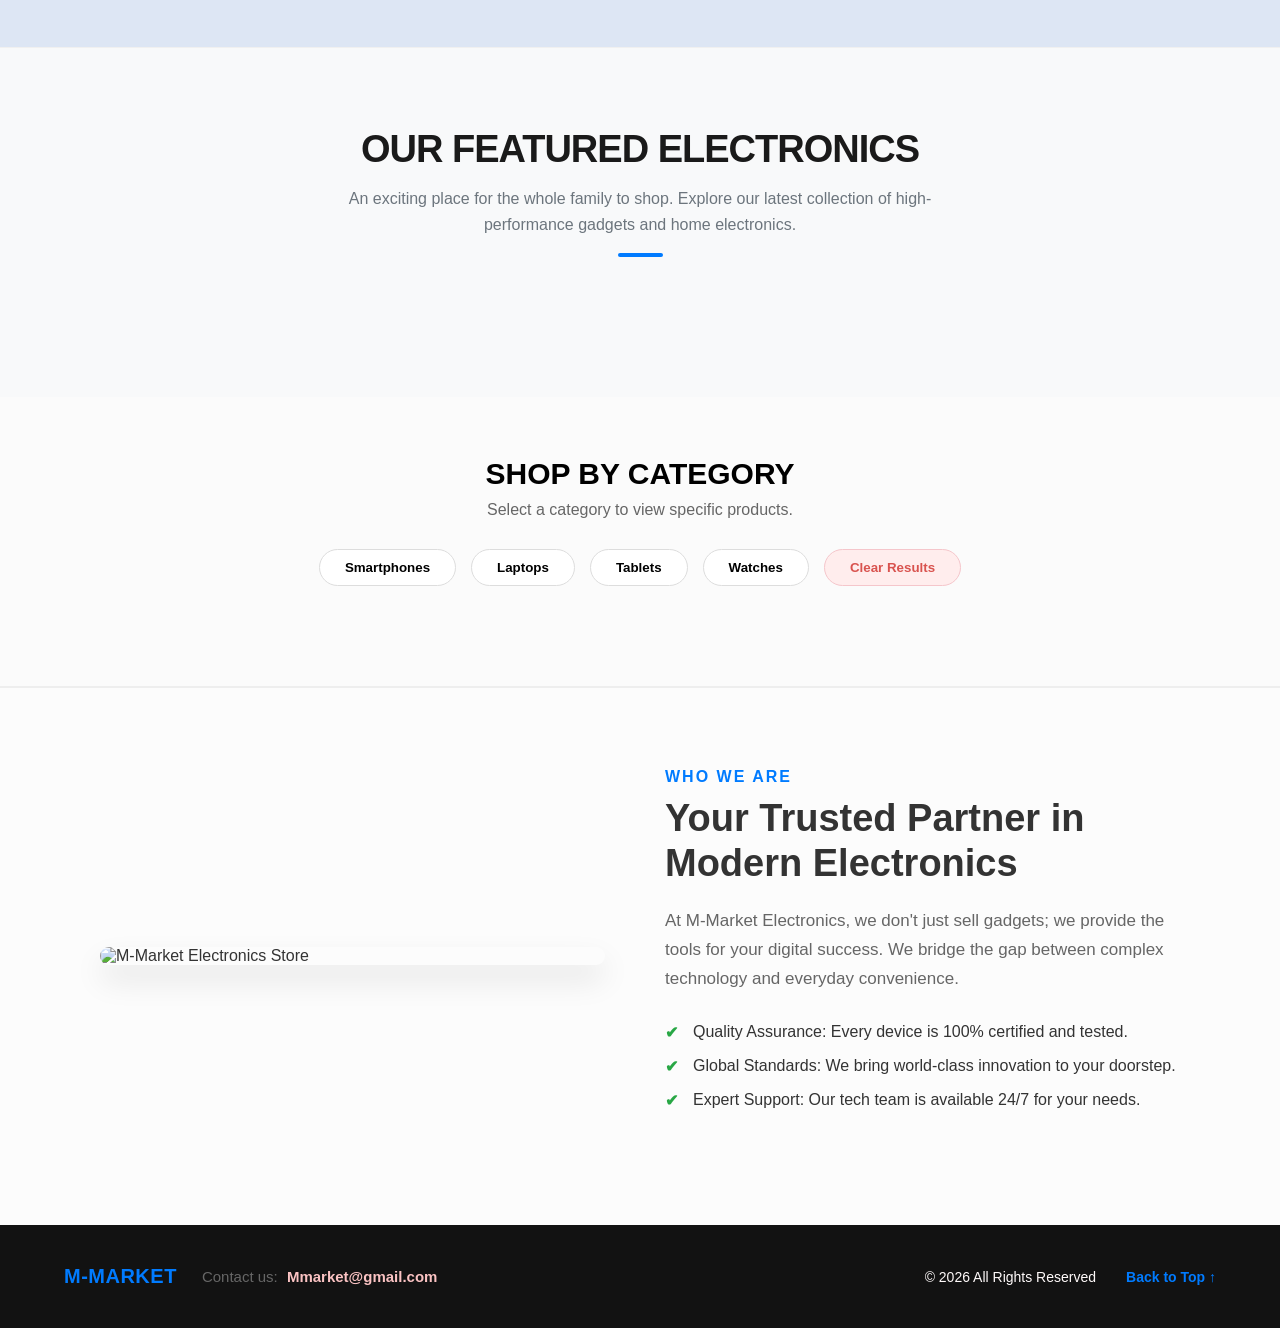
==== commit 02073826: "change the structure css file" ====
--- a/index.html
+++ b/index.html
@@ -1,163 +1,191 @@
 <!DOCTYPE html>
 <html lang="en">
-
 <head>
-  <meta charset="UTF-8">
-  <meta name="viewport" content="width=device-width, initial-scale=1.0">
-  <title>M-market</title>
-  <link rel="stylesheet" href="css/style.css">
+    <meta charset="UTF-8">
+    <meta name="viewport" content="width=device-width, initial-scale=1.0">
+    <title>M-MARKET Electronics</title>
+    <link rel="stylesheet" href="css/css.css">
+    <link href="https://images.unsplash.com/photo-1498049794561-7780e7231661?ixlib=rb-4.0.3&auto=format&fit=crop&w=1000&q=80" rel="stylesheet">
 </head>
 <body>
-  <header class="site-header">
-    <div class="container">
-      <div class="brand">
-        <a href="/" class="logo-link">
-          M-MARKET <br><span class="logo-subtext">ELECTRONICS</span>
-        </a>
+    <!-- HEADER -->
+    <header class="site-header">
+      <div class="container">
+        <div class="brand">
+          <span class="logo-link">M-MARKET</span>
+          <span class="logo-subtext">ELECTRONICS</span>
+        </div>
+        <div class="nav-wrapper" id="nav-wrapper">
+          <nav>
+            <ul class="nav-list">
+              <li class="nav-item"><a href="#home" class="nav-link">Home</a></li>
+              <li class="nav-item"><a href="#products" class="nav-link">Our Product</a></li>
+              <li class="nav-item"><a href="#category" class="nav-link">Category</a></li>
+              <li class="nav-item"><a href="#about" class="nav-link">About</a></li>
+              <li class="nav-item"><a href="#footer" class="nav-link">Contact us</a></li>
+            </ul>
+          </nav>
+          <!-- Auth Group: changes based on login state -->
+          <div class="auth-group" id="auth-group">
+            <!-- JS will populate this -->
+          </div>
+        </div>
+        <button class="menu-btn" id="menu-btn" aria-expanded="false" aria-label="Toggle menu">
+          <span class="hamburger"></span>
+        </button>
       </div>
-      <button class="menu-btn" id="menu-btn" aria-label="Toggle Menu">
-        <span class="hamburger"></span>
-      </button>
-      <nav class="nav-wrapper" id="nav-wrapper">
-        <ul class="nav-list">
-          <li class="nav-item active"><a href="#home" class="nav-link">Home</a></li>
-          <li><a href="#product" class="nav-link">Our Product</a></li>
-          <li><a href="#category" class="nav-link">Category</a></li>
-          <li><a href="#about" class="nav-link">About</a></li>
-          <li><a href="#contact" class="nav-link">Contact us</a></li>
-        </ul>
-        <div class="auth-group">
-          <a href="login.html" class="login-link">Log In</a>
-          <a href="registration.html" class="signup-btn">Sign Up</a>
+    </header>
+
+    <!-- HERO -->
+    <section id="home" class="hero-section">
+      <div class="container hero-wrapper">
+        <div class="hero-content">
+          <span class="hero-badge">FAVORITE BRANDS</span>
+          <h1>An exciting place <span class="blue-text">for the whole family</span> to shop.</h1>
+          <p class="hero-description">Empowering your digital world since 2024. Discover a curated collection of high-performance electronics and premium accessories. Find the latest tech here.</p>
+          <div class="hero-actions">
+            <a href="#products" class="btn-shop">SHOP NOW</a>
+          </div>
         </div>
-      </nav>
-    </div>
-  </header>
-  <section class="hero-section" id="home">
-    <div class="container hero-wrapper">
-      <div class="hero-content">
-        <span class="hero-badge">FAVORITE BRANDS</span>
-        <h1>An exciting place <br> <span class="blue-text">for the whole family to shop.</span></h1>
-        <p class="hero-description">
-          Empowering your digital world since 2024. Discover a curated collection of
-          high-performance electronics and premium accessories.
-          <strong>Find the latest tech here.</strong>
-        </p>
-        <div class="hero-actions">
-          <a href="#product" class="btn-shop">SHOP NOW</a>
+        <div class="hero-image">
+          <img src="https://images.unsplash.com/photo-1498049794561-7780e7231661?ixlib=rb-4.0.3&auto=format&fit=crop&w=1000&q=80" alt="Premium electronics showcase">
         </div>
       </div>
-      <div class="hero-image">
-        <img
-          src="https://images.unsplash.com/photo-1498049794561-7780e7231661?ixlib=rb-4.0.3&auto=format&fit=crop&w=1000&q=80"
-          alt="M-Market Electronics">
+    </section>
+    <!-- FUTURE PRODUCTS -->
+  <section class="fp-wrapper">
+    <div class="containerr">
+        <div class="fp-header">
+            <h2 class="fp-title">Future Tech Arrivals</h2>
+            <p class="fp-subtitle">Coming soon to M-Market. Be the first to experience next-gen innovation.</p>
+        </div>
+        <div class="fp-scroll-container">
+            <div class="fp-card">
+                <div class="fp-img-box">
+                    <img src="https://hypersonic.club/wp-content/uploads/2025/03/G2.jpg" alt="Premium Speaker">
+                    <span class="fp-badge">Coming Soon</span>
+                </div>
+                <div class="fp-info">
+                    <h3>Sonic Pro G2</h3>
+                    <p>Immersive 360° Wireless Sound</p>
+                    <span class="fp-price-tag">Expected: $299</span>
+                </div>
+            </div>
+            <div class="fp-card">
+                <div class="fp-img-box">
+                    <img src="https://m.media-amazon.com/images/I/41LYa7ffSKL._AC_UF894,1000_QL80_.jpg" alt="4K Projector">
+                    <span class="fp-badge">Coming Soon</span>
+                </div>
+                <div class="fp-info">
+                    <h3>Lumina 4K Laser</h3>
+                    <p>Ultra Short Throw Home Cinema</p>
+                    <span class="fp-price-tag">Expected: $1,499</span>
+                </div>
+            </div>
+            <div class="fp-card">
+                <div class="fp-img-box">
+                    <img src="https://shopatmobile.com/wp-content/uploads/2024/08/15871-NZT-Aura-ANC-Headphones-Vintage-001.jpg" alt="ANC Headphones">
+                    <span class="fp-badge">Coming Soon</span>
+                </div>
+                <div class="fp-info">
+                    <h3>Aura Noise Cancel</h3>
+                    <p>Pure Silence, Pure Sound</p>
+                    <span class="fp-price-tag">Expected: $349</span>
+                </div>
+            </div>
+
+            <div class="fp-card">
+                <div class="fp-img-box">
+                    <img src="https://encrypted-tbn0.gstatic.com/images?q=tbn:ANd9GcQTnQRwnb7kdfqmtm0LyTcOMcCzkX3yLo8YgQ&s" alt="Smart Hub">
+                    <span class="fp-badge">Coming Soon</span>
+                </div>
+                <div class="fp-info">
+                    <h3>Nexus Home Hub</h3>
+                    <p>The Heart of Your Smart Home</p>
+                    <span class="fp-price-tag">Expected: $199</span>
+                </div>
+            </div>
+        </div>
+    </div>
+</section>
+    <!-- SEARCH -->
+    <section class="is-search-wrapper">
+      <div class="containerr">
+        <h2 class="is-search-title">FIND YOUR PRODUCT</h2>
+        <p style="text-align:center; color:#666; margin-bottom:20px;">Search by name, description, color, storage or category — instantly across our entire catalog.</p>
+        <div class="is-search-field-group">
+          <input type="text" id="is-query-input" placeholder="Search products...">
+          <button id="is-search-action">Search</button>
+        </div>
+        <div id="independent-search-results" class="strict-grid"></div>
       </div>
-    </div>
-  </section>
-  <section class="is-search-wrapper" id="product">
-    <div class="containerr">
-      <h2 class="is-search-title">FIND YOUR PRODUCT</h2>
-      <p class="display-subtitle">Search by name, description, color, storage or category — instantly across our entire
-        catalog.</p>
-      <div class="is-search-field-group">
-        <input type="text" id="is-query-input" placeholder="Search...">
-        <button id="is-search-action">Search</button>
+    </section>
+
+    <!-- FEATURED PRODUCTS -->
+    <section id="products" class="m-market-featured">
+      <div class="containerr">
+        <div class="header-block">
+          <h2 class="display-title">Our Featured Electronics</h2>
+          <p class="display-subtitle">An exciting place for the whole family to shop. Explore our latest collection of high-performance gadgets and home electronics.</p>
+          <div class="blue-accent-line"></div>
+        </div>
+        <div id="product-list-grid" class="strict-grid"></div>
       </div>
-      <div id="independent-search-results" class="strict-grid"></div>
-    </div>
-  </section>
-  <section class="m-market-featured">
-    <div class="containerr">
-      <div class="header-block">
-        <h2 class="display-title">Our Featured Electronics</h2>
-        <p class="display-subtitle">
-          An exciting place for the whole family to shop. Explore our latest
-          collection of high-performance gadgets and home electronics.
-        </p>
-        <div class="blue-accent-line"></div>
-      </div>
+    </section>
 
-      <div id="product-list-grid" class="strict-grid"></div>
+    <!-- MODAL -->
+    <div id="modal-overlay"></div>
+    <div id="detail-modal"></div>
 
-      <div id="modal-overlay" onclick="closeModal()"></div>
-      <div id="detail-modal"></div>
-    </div>
-  </section>
-  <section class="is-cat-wrapper" id="category">
-    <div class="containerr">
-      <div class="is-cat-header">
+    <!-- CATEGORY -->
+    <section id="category" class="is-cat-wrapper">
+      <div class="containerr">
         <h2 class="is-cat-main-title">SHOP BY CATEGORY</h2>
         <p class="is-cat-subtitle">Select a category to view specific products.</p>
+        <div class="is-cat-nav-bar">
+          <button class="is-cat-link" onclick="runCategoryFilter('phone')">Smartphones</button>
+          <button class="is-cat-link" onclick="runCategoryFilter('laptop')">Laptops</button>
+          <button class="is-cat-link" onclick="runCategoryFilter('ipad')">Tablets</button>
+          <button class="is-cat-link" onclick="runCategoryFilter('watch')">Watches</button>
+          <button class="is-cat-link is-clear" onclick="resetCategorySection()">Clear Results</button>
+        </div>
+        <div id="category-results-grid" class="strict-grid"></div>
       </div>
+    </section>
 
-      <div class="is-cat-nav-bar">
-        <button class="is-cat-link" onclick="runCategoryFilter('phone')">Smartphones</button>
-        <button class="is-cat-link" onclick="runCategoryFilter('Laptop')">Laptops</button>
-        <button class="is-cat-link" onclick="runCategoryFilter('ipad')">Tablets</button>
-        <button class="is-cat-link" onclick="runCategoryFilter('Watch')">Watches</button>
-        <button class="is-cat-link is-clear" onclick="resetCategorySection()">Clear Results</button>
-      </div>
-
-      <div id="category-results-grid" class="strict-grid"></div>
-    </div>
-  </section>
-  <section class="au-main-wrapper" id="about">
-    <div class="containerr">
-      <div class="au-flex-container">
-
+    <!-- ABOUT -->
+    <section id="about" class="au-main-wrapper">
+      <div class="containerr au-flex-container">
         <div class="au-image-column">
           <div class="au-img-frame">
-            <img src="https://images.unsplash.com/photo-1491933382434-500287f9b54b?auto=format&fit=crop&q=80&w=800"
-              alt="Electronics Tech" class="au-featured-img">
+            <img src="https://images.unsplash.com/photo-1491933382434-500287f9b54b?auto=format&fit=crop&q=80&w=800" alt="M-Market Electronics Store" class="au-featured-img">
           </div>
         </div>
-
         <div class="au-text-column">
-          <h4 class="au-sub-headline">WHO WE ARE</h4>
+          <p class="au-sub-headline">WHO WE ARE</p>
           <h2 class="au-main-headline">Your Trusted Partner in Modern Electronics</h2>
-          <p class="au-description">
-            At <strong>M-Market Electronics</strong>, we don't just sell gadgets; we provide the tools for your digital
-            success. We bridge the gap between complex technology and everyday convenience.
-          </p>
-
+          <p class="au-description">At M-Market Electronics, we don't just sell gadgets; we provide the tools for your digital success. We bridge the gap between complex technology and everyday convenience.</p>
           <ul class="au-feature-list">
-            <li class="au-list-item">
-              <span class="au-check">✔</span>
-              <div><strong>Quality Assurance:</strong> Every device is 100% certified and tested.</div>
-            </li>
-            <li class="au-list-item">
-              <span class="au-check">✔</span>
-              <div><strong>Global Standards:</strong> We bring world-class innovation to your doorstep.</div>
-            </li>
-            <li class="au-list-item">
-              <span class="au-check">✔</span>
-              <div><strong>Expert Support:</strong> Our tech team is available 24/7 for your needs.</div>
-            </li>
+            <li class="au-list-item"><span class="au-check">✔</span><p>Quality Assurance: Every device is 100% certified and tested.</p></li>
+            <li class="au-list-item"><span class="au-check">✔</span><p>Global Standards: We bring world-class innovation to your doorstep.</p></li>
+            <li class="au-list-item"><span class="au-check">✔</span><p>Expert Support: Our tech team is available 24/7 for your needs.</p></li>
           </ul>
         </div>
-
       </div>
-    </div>
-  </section>
-  <footer class="sf-wrapper" id="contact">
-    <div class="containerr">
-      <div class="sf-content">
+    </section>
+     <!-- FOOTER -->
+    <footer id="footer" class="sf-wrapper">
+      <div class="container sf-content">
         <div class="sf-left">
           <span class="sf-logo">M-MARKET</span>
-          <div class="sf-contact-info">
-            <span class="sf-label">Contact us:</span>
-            <a href="mailto:mulxmak@gmail.com" class="sf-email">Mmarket@gmailt.com</a>
-          </div>
+          <span class="sf-contact-info">Contact us: <a href="mailto:Mmarket@gmail.com" class="sf-email">Mmarket@gmail.com</a></span>
         </div>
-
         <div class="sf-right">
           <span class="sf-copy">© 2026 All Rights Reserved</span>
-          <a href="#home" class="sf-top-link" onclick="window.scrollTo({top:0, behavior:'smooth'})">Back to Top ↑</a>
+          <a href="#home" class="sf-top-link">Back to Top ↑</a>
         </div>
-
       </div>
-    </div>
-  </footer>
-  <script src="javaScript/script.js"></script>
+    </footer>
+    <script src="javaScript/script.js"></script>
 </body>
-</html>+</html>
--- a/css/css.css
+++ b/css/css.css
@@ -0,0 +1,1298 @@
+/* ==========================================================================
+   1. RESET & BASE
+   ========================================================================== */
+* {
+  margin: 0;
+  padding: 0;
+  box-sizing: border-box;
+}
+
+body {
+  background-color: #111111;
+  font-family: 'Inter', -apple-system, BlinkMacSystemFont, sans-serif;
+  -webkit-font-smoothing: antialiased;
+}
+
+html {
+  scroll-behavior: smooth;
+}
+
+/* Custom Scrollbar */
+::-webkit-scrollbar {
+  height: 6px;
+  width: 6px;
+}
+
+::-webkit-scrollbar-thumb {
+  background: #007bff;
+  border-radius: 10px;
+}
+
+::-webkit-scrollbar-track {
+  background: #222;
+}
+
+/* ==========================================================================
+   2. HEADER
+   ========================================================================== */
+.site-header {
+  position: sticky;
+  top: 0;
+  z-index: 1000;
+  height: 90px;
+  background-color: #000000;
+  border-top: 3px solid #f3a81c;
+  display: flex;
+  align-items: center;
+}
+
+.container {
+  display: flex;
+  justify-content: space-between;
+  align-items: center;
+  width: 90%;
+  max-width: 1440px;
+  margin: 0 auto;
+}
+
+/* ==========================================================================
+   3. BRANDING
+   ========================================================================== */
+.brand {
+  display: flex;
+  flex-direction: column;
+}
+
+.logo-link {
+  color: #f3a81c;
+  font-size: 24px;
+  font-weight: 800;
+  text-transform: uppercase;
+  letter-spacing: 1px;
+  cursor: default;
+  line-height: 1.1;
+}
+
+.logo-subtext {
+  display: block;
+  font-size: 10px;
+  color: #ff4d4d;
+  letter-spacing: 4px;
+  margin-top: 2px;
+  font-weight: 700;
+  text-transform: uppercase;
+}
+
+/* ==========================================================================
+   4. NAVIGATION
+   ========================================================================== */
+.nav-wrapper {
+  display: flex;
+  align-items: center;
+}
+
+.nav-list {
+  display: flex;
+  list-style: none;
+  column-gap: 30px;
+}
+
+.nav-link {
+  text-decoration: none;
+  color: #b0b0b0;
+  font-size: 15px;
+  font-weight: 500;
+  transition: color 0.3s ease;
+}
+
+.nav-link:hover {
+  color: #f3a81c;
+}
+
+/* ==========================================================================
+   5. AUTH GROUP (Login/Signup OR Profile/Orders)
+   ========================================================================== */
+.auth-group {
+  display: flex;
+  align-items: center;
+  column-gap: 20px;
+  margin-left: 40px;
+}
+
+.login-link {
+  color: #f3a81c;
+  text-decoration: none;
+  font-weight: 600;
+  font-size: 15px;
+}
+
+.signup-btn {
+  display: inline-block;
+  text-decoration: none;
+  color: #ffffff;
+  padding: 10px 26px;
+  border-radius: 50px;
+  border: 1.5px solid #f3a81c;
+  font-weight: 600;
+  transition: background-color 0.3s, color 0.3s;
+}
+
+.signup-btn:hover {
+  background-color: #f3a81c;
+  color: #000000;
+}
+
+/* My Orders link */
+.orders-link {
+  display: flex;
+  align-items: center;
+  gap: 8px;
+  color: #f3a81c;
+  text-decoration: none;
+  font-weight: 600;
+  font-size: 15px;
+  transition: opacity 0.2s;
+}
+
+.orders-link:hover {
+  opacity: 0.8;
+}
+
+/* Profile dropdown */
+.profile-wrapper {
+  position: relative;
+}
+
+.profile-btn {
+  display: flex;
+  align-items: center;
+  gap: 8px;
+  background: transparent;
+  border: 1.5px solid #f3a81c;
+  border-radius: 50px;
+  padding: 10px 20px;
+  color: #ffffff;
+  font-weight: 600;
+  font-size: 14px;
+  cursor: pointer;
+  transition: background-color 0.3s, color 0.3s;
+}
+
+.profile-btn:hover {
+  background-color: #f3a81c;
+  color: #000;
+}
+
+.profile-dropdown {
+  position: absolute;
+  right: 0;
+  top: 100%;
+  margin-top: 8px;
+  width: 180px;
+  background: #0a0a0a;
+  border: 1px solid #222;
+  border-radius: 10px;
+  overflow: hidden;
+  box-shadow: 0 10px 30px rgba(0, 0, 0, 0.5);
+  animation: slideDown 0.3s ease;
+}
+
+.logout-btn {
+  display: flex;
+  align-items: center;
+  gap: 10px;
+  width: 100%;
+  padding: 12px 16px;
+  background: none;
+  border: none;
+  color: #ff4d4d;
+  font-size: 14px;
+  font-weight: 600;
+  cursor: pointer;
+  transition: background 0.2s;
+}
+
+.logout-btn:hover {
+  background: #1a1a1a;
+}
+
+/* ==========================================================================
+   6. HAMBURGER
+   ========================================================================== */
+.menu-btn {
+  display: none;
+  background: transparent;
+  border: none;
+  cursor: pointer;
+  padding: 10px;
+  z-index: 2000;
+}
+
+.hamburger {
+  display: block;
+  width: 28px;
+  height: 2px;
+  background-color: #f3a81c;
+  position: relative;
+  transition: background-color 0.3s;
+}
+
+.hamburger::before,
+.hamburger::after {
+  content: "";
+  display: block;
+  width: 28px;
+  height: 2px;
+  background-color: #f3a81c;
+  position: absolute;
+  left: 0;
+  transition: transform 0.3s, top 0.3s;
+}
+
+.hamburger::before {
+  top: -8px;
+}
+
+.hamburger::after {
+  top: 8px;
+}
+
+.menu-btn.is-active .hamburger {
+  background-color: transparent;
+}
+
+.menu-btn.is-active .hamburger::before {
+  top: 0;
+  transform: rotate(45deg);
+}
+
+.menu-btn.is-active .hamburger::after {
+  top: 0;
+  transform: rotate(-45deg);
+}
+
+/* ==========================================================================
+   7. HERO SECTION
+   ========================================================================== */
+.hero-section {
+  background-color: #f4f9ff;
+  padding: 100px 0;
+  overflow: hidden;
+}
+
+.hero-wrapper {
+  display: flex;
+  align-items: center;
+  justify-content: space-between;
+  gap: 50px;
+}
+
+.hero-content {
+  flex: 1;
+}
+
+.hero-badge {
+  color: #ff4d4d;
+  font-weight: 700;
+  font-size: 13px;
+  letter-spacing: 2px;
+  text-transform: uppercase;
+}
+
+.hero-content h1 {
+  font-size: 52px;
+  color: #222;
+  line-height: 1.1;
+  margin: 20px 0;
+}
+
+.blue-text {
+  color: #007bff;
+}
+
+.hero-description {
+  color: #777;
+  font-size: 16px;
+  max-width: 450px;
+  margin-bottom: 35px;
+  line-height: 1.6;
+}
+
+.hero-actions {
+  display: flex;
+  align-items: center;
+  gap: 30px;
+}
+
+.btn-shop {
+  background-color: #007bff;
+  color: #fff;
+  padding: 18px 40px;
+  text-decoration: none;
+  font-weight: 700;
+  border-radius: 5px;
+  font-size: 14px;
+  transition: transform 0.3s, background 0.3s;
+}
+
+.btn-shop:hover {
+  background-color: #0056b3;
+  transform: translateY(-3px);
+}
+
+.hero-image {
+  flex: 1;
+  display: flex;
+  justify-content: flex-end;
+}
+
+.hero-image img {
+  max-width: 100%;
+  height: auto;
+  filter: drop-shadow(0 15px 30px rgba(0, 0, 0, 0.1));
+}
+
+/* ==========================================================================
+   8. FUTURE PRODUCTS
+   ========================================================================== */
+.fp-wrapper {
+  padding: 80px 0;
+  background-color: #fcfcfc;
+}
+
+.containerr {
+  max-width: 1140px;
+  margin: 0 auto;
+  padding: 0 20px;
+}
+
+.fp-header {
+  margin-bottom: 40px;
+}
+
+.fp-title {
+  font-size: 32px;
+  font-weight: 800;
+  color: #1a1a1a;
+}
+
+.fp-subtitle {
+  color: #666;
+  margin-top: 5px;
+}
+
+.fp-scroll-container {
+  display: flex;
+  gap: 25px;
+  overflow-x: auto;
+  padding-bottom: 25px;
+  scroll-snap-type: x mandatory;
+  scrollbar-width: thin;
+  scrollbar-color: #007bff #eee;
+}
+
+.fp-scroll-container::-webkit-scrollbar {
+  height: 6px;
+}
+
+.fp-scroll-container::-webkit-scrollbar-thumb {
+  background: #007bff;
+  border-radius: 10px;
+}
+
+.fp-card {
+  flex: 0 0 300px;
+  scroll-snap-align: start;
+  background: white;
+  border-radius: 15px;
+  overflow: hidden;
+  box-shadow: 0 5px 15px rgba(0, 0, 0, 0.05);
+  transition: transform 0.3s;
+}
+
+.fp-card:hover {
+  transform: translateY(-5px);
+}
+
+.fp-img-box {
+  position: relative;
+  height: 220px;
+}
+
+.fp-img-box img {
+  width: 100%;
+  height: 100%;
+  object-fit: cover;
+}
+
+.fp-badge {
+  position: absolute;
+  top: 15px;
+  left: 15px;
+  background: #007bff;
+  color: white;
+  padding: 5px 12px;
+  border-radius: 20px;
+  font-size: 11px;
+  font-weight: 700;
+}
+
+.fp-info {
+  padding: 20px;
+}
+
+.fp-info h3 {
+  font-size: 18px;
+  margin-bottom: 5px;
+}
+
+.fp-info p {
+  font-size: 14px;
+  color: #777;
+  margin-bottom: 15px;
+}
+
+.fp-price-tag {
+  font-weight: 700;
+  color: #007bff;
+  font-size: 15px;
+}
+
+/* ==========================================================================
+   9. SEARCH SECTION
+   ========================================================================== */
+.is-search-wrapper {
+  width: 100%;
+  padding: 60px 0;
+  background-color: hsl(215, 50%, 91%);
+  border-bottom: 1px solid #f0f0f0;
+}
+
+.is-search-title {
+  text-align: center;
+  font-size: 36px;
+  font-weight: 800;
+  color: #1a1a1a;
+  margin-bottom: 30px;
+  letter-spacing: -1px;
+}
+
+.is-search-field-group {
+  max-width: 650px;
+  margin: 0 auto 50px;
+  display: flex;
+  gap: 10px;
+  background: #fff;
+  padding: 10px;
+  border-radius: 50px;
+  box-shadow: 0 10px 30px rgba(0, 0, 0, 0.08);
+  border: 1px solid #eee;
+}
+
+#is-query-input {
+  flex: 1;
+  border: none;
+  outline: none;
+  padding: 12px 25px;
+  font-size: 16px;
+  border-radius: 50px;
+  background: transparent;
+}
+
+#is-search-action {
+  background: #007bff;
+  color: white;
+  border: none;
+  padding: 12px 35px;
+  border-radius: 50px;
+  font-weight: 700;
+  cursor: pointer;
+  transition: all 0.3s;
+}
+
+#is-search-action:hover {
+  background: #0056b3;
+  transform: translateY(-1px);
+}
+
+/* ==========================================================================
+   10. FEATURED PRODUCTS GRID
+   ========================================================================== */
+.m-market-featured {
+  padding: 80px 0;
+  background-color: #f8f9fa;
+}
+
+.header-block {
+  text-align: center;
+  margin-bottom: 60px;
+}
+
+.display-title {
+  font-size: 38px;
+  font-weight: 800;
+  color: #1a1a1a;
+  text-transform: uppercase;
+  letter-spacing: -1px;
+}
+
+.display-subtitle {
+  font-size: 16px;
+  color: #6c757d;
+  max-width: 650px;
+  margin: 15px auto;
+  line-height: 1.6;
+}
+
+.blue-accent-line {
+  width: 45px;
+  height: 4px;
+  background: #007bff;
+  margin: 0 auto;
+  border-radius: 2px;
+}
+
+.strict-grid {
+  display: grid;
+  grid-template-columns: repeat(3, 1fr);
+  gap: 30px;
+  width: 100%;
+}
+
+/* ==========================================================================
+   11. PRODUCT CARD
+   ========================================================================== */
+.product-card {
+  background: #ffffff;
+  border: 1px solid #edf2f7;
+  border-radius: 12px;
+  padding: 25px;
+  text-align: center;
+  transition: transform 0.3s cubic-bezier(0.175, 0.885, 0.32, 1.275);
+  display: flex;
+  flex-direction: column;
+}
+
+.product-card:hover {
+  transform: translateY(-8px);
+  box-shadow: 0 15px 30px rgba(0, 0, 0, 0.05);
+}
+
+.product-card img {
+  width: 100%;
+  height: 180px;
+  object-fit: contain;
+  margin-bottom: 20px;
+}
+
+.product-card h3 {
+  font-size: 16px;
+  font-weight: 700;
+  color: #1a1a1a;
+  margin-bottom: 6px;
+  line-height: 1.3;
+}
+
+.product-price {
+  font-size: 24px;
+  font-weight: 800;
+  color: #e53e3e;
+  margin: 10px 0 20px;
+}
+
+.order-btn {
+  background-color: #007bff;
+  color: #ffffff;
+  border: none;
+  padding: 12px;
+  border-radius: 8px;
+  font-weight: 700;
+  cursor: pointer;
+  transition: background 0.2s;
+}
+
+.order-btn:hover {
+  background-color: #0056b3;
+}
+
+/* ==========================================================================
+   12. MODAL
+   ========================================================================== */
+#modal-overlay {
+  display: none;
+  position: fixed;
+  top: 0;
+  left: 0;
+  width: 100%;
+  height: 100%;
+  background: rgba(0, 0, 0, 0.4);
+  backdrop-filter: blur(8px);
+  z-index: 1000;
+}
+
+#detail-modal {
+  display: none;
+  position: fixed;
+  top: 50%;
+  left: 50%;
+  transform: translate(-50%, -50%);
+  width: 90%;
+  max-width: 850px;
+  background: #fff;
+  border-radius: 20px;
+  z-index: 1001;
+  padding: 40px;
+  box-shadow: 0 30px 60px rgba(0, 0, 0, 0.2);
+  animation: modalIn 0.3s cubic-bezier(0.175, 0.885, 0.32, 1.275);
+}
+
+@keyframes modalIn {
+  from {
+    opacity: 0;
+    transform: translate(-50%, -48%) scale(0.97);
+  }
+
+  to {
+    opacity: 1;
+    transform: translate(-50%, -50%) scale(1);
+  }
+}
+
+@keyframes slideDown {
+  from {
+    opacity: 0;
+    transform: translateY(-10px);
+  }
+
+  to {
+    opacity: 1;
+    transform: translateY(0);
+  }
+}
+
+.modal-body {
+  display: grid;
+  grid-template-columns: 1fr 1fr;
+  gap: 40px;
+}
+
+.modal-image-side img {
+  width: 100%;
+  height: 350px;
+  object-fit: contain;
+}
+
+.modal-info-side {
+  display: flex;
+  flex-direction: column;
+  justify-content: center;
+}
+
+.close-modal-btn {
+  position: absolute;
+  right: 20px;
+  top: 15px;
+  font-size: 32px;
+  background: none;
+  border: none;
+  cursor: pointer;
+  color: #bbb;
+  transition: color 0.2s;
+}
+
+.close-modal-btn:hover {
+  color: #333;
+}
+
+.spec-badge {
+  display: inline-block;
+  background: #f1f3f5;
+  padding: 6px 14px;
+  border-radius: 8px;
+  font-size: 13px;
+  font-weight: 600;
+  color: #495057;
+  margin-bottom: 14px;
+}
+
+.detail-title {
+  font-size: 28px;
+  font-weight: 800;
+  color: #1a1a1a;
+  line-height: 1.2;
+  margin: 0 0 10px;
+}
+
+.detail-price {
+  font-size: 30px;
+  font-weight: 800;
+  color: #e53e3e;
+  margin-bottom: 14px;
+}
+
+.detail-desc {
+  font-size: 14px;
+  color: #4a5568;
+  line-height: 1.7;
+  margin-bottom: 20px;
+  border-bottom: 1px solid #edf2f7;
+  padding-bottom: 20px;
+}
+
+/* Order form inside modal */
+#initial-order-step .order-btn {
+  width: 100%;
+  padding: 15px;
+  font-size: 14px;
+  font-weight: 800;
+  letter-spacing: 1px;
+  text-transform: uppercase;
+  border-radius: 10px;
+  box-shadow: 0 4px 15px rgba(0, 123, 255, 0.3);
+}
+
+#hidden-payment-methods {
+  display: none;
+  margin-top: 24px;
+  border-top: 2px solid #f0f4ff;
+  padding-top: 22px;
+  animation: slideDown 0.3s ease;
+}
+
+#hidden-payment-methods label {
+  display: block;
+  font-size: 11px;
+  font-weight: 700;
+  letter-spacing: 1.2px;
+  text-transform: uppercase;
+  color: #8896a8;
+  margin-bottom: 7px;
+}
+
+#order-qty {
+  width: 100%;
+  padding: 12px 14px;
+  border: 1.5px solid #e2e8f0;
+  border-radius: 10px;
+  font-size: 15px;
+  font-weight: 600;
+  color: #1a202c;
+  background: #f8faff;
+  margin-bottom: 18px;
+  box-sizing: border-box;
+}
+
+#order-qty:focus {
+  outline: none;
+  border-color: #007bff;
+  box-shadow: 0 0 0 4px rgba(0, 123, 255, 0.1);
+  background: #fff;
+}
+
+#order-screenshot {
+  display: block;
+  width: 100%;
+  box-sizing: border-box;
+  padding: 22px 16px;
+  background: #f8faff;
+  border: 2px dashed #c3d4f0;
+  border-radius: 10px;
+  font-size: 13px;
+  font-weight: 500;
+  color: #6b7a99;
+  cursor: pointer;
+  text-align: center;
+  margin-bottom: 22px;
+}
+
+#order-screenshot:hover {
+  border-color: #007bff;
+  background: #eff6ff;
+  color: #007bff;
+}
+
+#hidden-payment-methods .order-btn {
+  width: 100%;
+  background: linear-gradient(135deg, #22c55e, #16a34a);
+  color: #fff;
+  border: none;
+  padding: 15px;
+  border-radius: 10px;
+  font-size: 14px;
+  font-weight: 800;
+  letter-spacing: 1px;
+  text-transform: uppercase;
+  cursor: pointer;
+  box-shadow: 0 4px 15px rgba(34, 197, 94, 0.35);
+}
+
+#hidden-payment-methods .order-btn:hover {
+  background: linear-gradient(135deg, #16a34a, #15803d);
+  transform: translateY(-2px);
+}
+
+/* ==========================================================================
+   13. CATEGORY SECTION
+   ========================================================================== */
+.is-cat-wrapper {
+  padding: 60px 0;
+  background: #fbfbfb;
+  border-bottom: 2px solid #eee;
+}
+
+.is-cat-main-title {
+  text-align: center;
+  font-size: 30px;
+  font-weight: 800;
+  margin-bottom: 10px;
+}
+
+.is-cat-subtitle {
+  text-align: center;
+  color: #666;
+  margin-bottom: 30px;
+}
+
+.is-cat-nav-bar {
+  display: flex;
+  justify-content: center;
+  gap: 15px;
+  margin-bottom: 40px;
+  flex-wrap: wrap;
+}
+
+.is-cat-link {
+  background: white;
+  border: 1px solid #ddd;
+  padding: 10px 25px;
+  border-radius: 30px;
+  font-weight: 600;
+  cursor: pointer;
+  transition: all 0.3s;
+}
+
+.is-cat-link:hover {
+  background: #007bff;
+  color: white;
+  border-color: #007bff;
+}
+
+.is-cat-link.is-clear {
+  background: #ffeded;
+  color: #d9534f;
+  border-color: #f5c6cb;
+}
+
+/* ==========================================================================
+   14. ABOUT SECTION
+   ========================================================================== */
+.au-main-wrapper {
+  padding: 80px 0;
+  background-color: #fcfcfc;
+  color: #333;
+}
+
+.au-flex-container {
+  display: flex;
+  align-items: center;
+  gap: 50px;
+  flex-wrap: wrap;
+}
+
+.au-image-column,
+.au-text-column {
+  flex: 1;
+  min-width: 320px;
+}
+
+.au-img-frame {
+  padding: 10px;
+}
+
+.au-featured-img {
+  width: 100%;
+  border-radius: 15px;
+  box-shadow: 0 15px 30px rgba(0, 0, 0, 0.1);
+  display: block;
+}
+
+.au-sub-headline {
+  color: #007bff;
+  letter-spacing: 2px;
+  font-weight: 700;
+  margin-bottom: 10px;
+}
+
+.au-main-headline {
+  font-size: 38px;
+  font-weight: 800;
+  line-height: 1.2;
+  margin-bottom: 20px;
+}
+
+.au-description {
+  font-size: 17px;
+  line-height: 1.7;
+  color: #666;
+  margin-bottom: 30px;
+}
+
+.au-feature-list {
+  list-style: none;
+  padding: 0;
+  margin-bottom: 35px;
+}
+
+.au-list-item {
+  display: flex;
+  gap: 15px;
+  margin-bottom: 15px;
+  font-size: 16px;
+}
+
+.au-check {
+  color: #28a745;
+  font-weight: bold;
+}
+
+/* ==========================================================================
+   15. FOOTER
+   ========================================================================== */
+.sf-wrapper {
+  background-color: #121212;
+  padding: 40px 0;
+  width: 100%;
+}
+
+.sf-content {
+  display: flex;
+  justify-content: space-between;
+  align-items: center;
+  flex-wrap: wrap;
+  gap: 20px;
+}
+
+.sf-left {
+  display: flex;
+  align-items: center;
+  gap: 25px;
+}
+
+.sf-logo {
+  font-weight: 900;
+  color: #007bff;
+  font-size: 20px;
+  letter-spacing: 0.5px;
+}
+
+.sf-contact-info {
+  font-size: 15px;
+  color: #666;
+}
+
+.sf-email {
+  color: #fbc3c3;
+  text-decoration: none;
+  font-weight: 700;
+  margin-left: 5px;
+}
+
+.sf-right {
+  display: flex;
+  align-items: center;
+  gap: 30px;
+}
+
+.sf-copy {
+  font-size: 14px;
+  color: #fffafa;
+}
+
+.sf-top-link {
+  text-decoration: none;
+  color: #007bff;
+  font-weight: 700;
+  font-size: 14px;
+  transition: opacity 0.2s;
+}
+
+.sf-top-link:hover {
+  opacity: 0.7;
+}
+
+/* ==========================================================================
+   16. LOGIN PAGE
+   ========================================================================== */
+.login-page {
+  min-height: 100vh;
+  background: #111;
+  display: flex;
+  align-items: center;
+  justify-content: center;
+  padding: 20px;
+}
+
+.login-card {
+  width: 100%;
+  max-width: 420px;
+  background: #fff;
+  border-radius: 16px;
+  padding: 40px;
+  box-shadow: 0 30px 60px rgba(0, 0, 0, 0.1);
+}
+
+.login-title {
+  font-size: 28px;
+  font-weight: 800;
+  color: #1a1a1a;
+  text-align: center;
+  margin-bottom: 8px;
+}
+
+.login-subtitle {
+  color: #777;
+  text-align: center;
+  margin-bottom: 30px;
+}
+
+.form-group {
+  margin-bottom: 20px;
+}
+
+.form-group label {
+  display: block;
+  font-size: 11px;
+  font-weight: 700;
+  text-transform: uppercase;
+  letter-spacing: 1px;
+  color: #888;
+  margin-bottom: 8px;
+}
+
+.form-group input {
+  width: 100%;
+  padding: 14px;
+  border: 1.5px solid #eee;
+  border-radius: 12px;
+  font-size: 15px;
+  color: #1a1a1a;
+  background: #f4f9ff;
+  transition: border-color 0.2s, box-shadow 0.2s;
+}
+
+.form-group input:focus {
+  outline: none;
+  border-color: #007bff;
+  box-shadow: 0 0 0 4px rgba(0, 123, 255, 0.1);
+}
+
+#login-btn {
+  width: 100%;
+  background: #007bff;
+  color: #fff;
+  padding: 16px;
+  border: none;
+  border-radius: 12px;
+  font-size: 14px;
+  font-weight: 800;
+  text-transform: uppercase;
+  letter-spacing: 1px;
+  cursor: pointer;
+  transition: opacity 0.2s;
+}
+
+#login-btn:hover {
+  opacity: 0.9;
+}
+
+#login-btn:disabled {
+  opacity: 0.5;
+  cursor: not-allowed;
+}
+
+.login-footer-text {
+  text-align: center;
+  color: #777;
+  font-size: 14px;
+  margin-top: 24px;
+}
+
+.login-footer-text a {
+  color: #007bff;
+  font-weight: 700;
+  text-decoration: none;
+}
+
+/* ==========================================================================
+   17. RESPONSIVE
+   ========================================================================== */
+@media screen and (max-width: 1024px) {
+  .menu-btn {
+    display: block;
+  }
+
+  .nav-wrapper {
+    position: fixed;
+    top: 0;
+    right: -100%;
+    width: 280px;
+    height: 100vh;
+    background-color: #0a0a0a;
+    flex-direction: column;
+    justify-content: center;
+    padding: 40px;
+    row-gap: 40px;
+    transition: right 0.4s cubic-bezier(0.25, 0.8, 0.25, 1);
+    box-shadow: -10px 0 30px rgba(0, 0, 0, 0.5);
+  }
+
+  .nav-wrapper.is-open {
+    right: 0;
+  }
+
+  .nav-list {
+    flex-direction: column;
+    align-items: flex-start;
+    row-gap: 25px;
+  }
+
+  .auth-group {
+    flex-direction: column;
+    align-items: flex-start;
+    margin-left: 0;
+    row-gap: 20px;
+  }
+}
+
+@media screen and (max-width: 992px) {
+  .hero-content h1 {
+    font-size: 40px;
+  }
+
+  .strict-grid {
+    grid-template-columns: repeat(2, 1fr);
+    gap: 20px;
+  }
+
+  .au-flex-container {
+    flex-direction: column-reverse;
+    text-align: center;
+  }
+
+  .au-list-item {
+    justify-content: center;
+    text-align: left;
+  }
+
+  .au-main-headline {
+    font-size: 30px;
+  }
+}
+
+@media screen and (max-width: 768px) {
+  .hero-wrapper {
+    flex-direction: column;
+    text-align: center;
+    padding: 20px;
+  }
+
+  .hero-content {
+    order: 2;
+  }
+
+  .hero-image {
+    order: 1;
+    justify-content: center;
+    margin-bottom: 30px;
+  }
+
+  .hero-description {
+    margin: 0 auto 35px;
+  }
+
+  .hero-actions {
+    justify-content: center;
+    flex-direction: column;
+  }
+
+  .modal-body {
+    grid-template-columns: 1fr;
+  }
+
+  #detail-modal {
+    height: 85vh;
+    overflow-y: auto;
+    padding: 25px;
+  }
+
+  .modal-image-side img {
+    height: 250px;
+  }
+
+  .detail-title {
+    font-size: 22px;
+  }
+
+  .detail-price {
+    font-size: 24px;
+  }
+
+  .is-search-title {
+    font-size: 28px;
+  }
+
+  .is-search-field-group {
+    margin: 0 20px 40px;
+  }
+
+  .sf-content {
+    flex-direction: column;
+    text-align: center;
+  }
+
+  .sf-left,
+  .sf-right {
+    flex-direction: column;
+    gap: 10px;
+  }
+}
+
+@media screen and (max-width: 600px) {
+  .strict-grid {
+    grid-template-columns: 1fr;
+  }
+
+  .display-title {
+    font-size: 28px;
+  }
+}
+
+@media screen and (max-width: 480px) {
+  .site-header {
+    height: 75px;
+  }
+
+  .logo-link {
+    font-size: 18px;
+  }
+
+  .logo-subtext {
+    font-size: 8px;
+    letter-spacing: 3px;
+  }
+
+  .is-search-field-group {
+    flex-direction: column;
+    border-radius: 15px;
+    padding: 15px;
+  }
+
+  #is-query-input {
+    text-align: center;
+    padding: 10px;
+  }
+
+  #is-search-action {
+    width: 100%;
+  }
+}
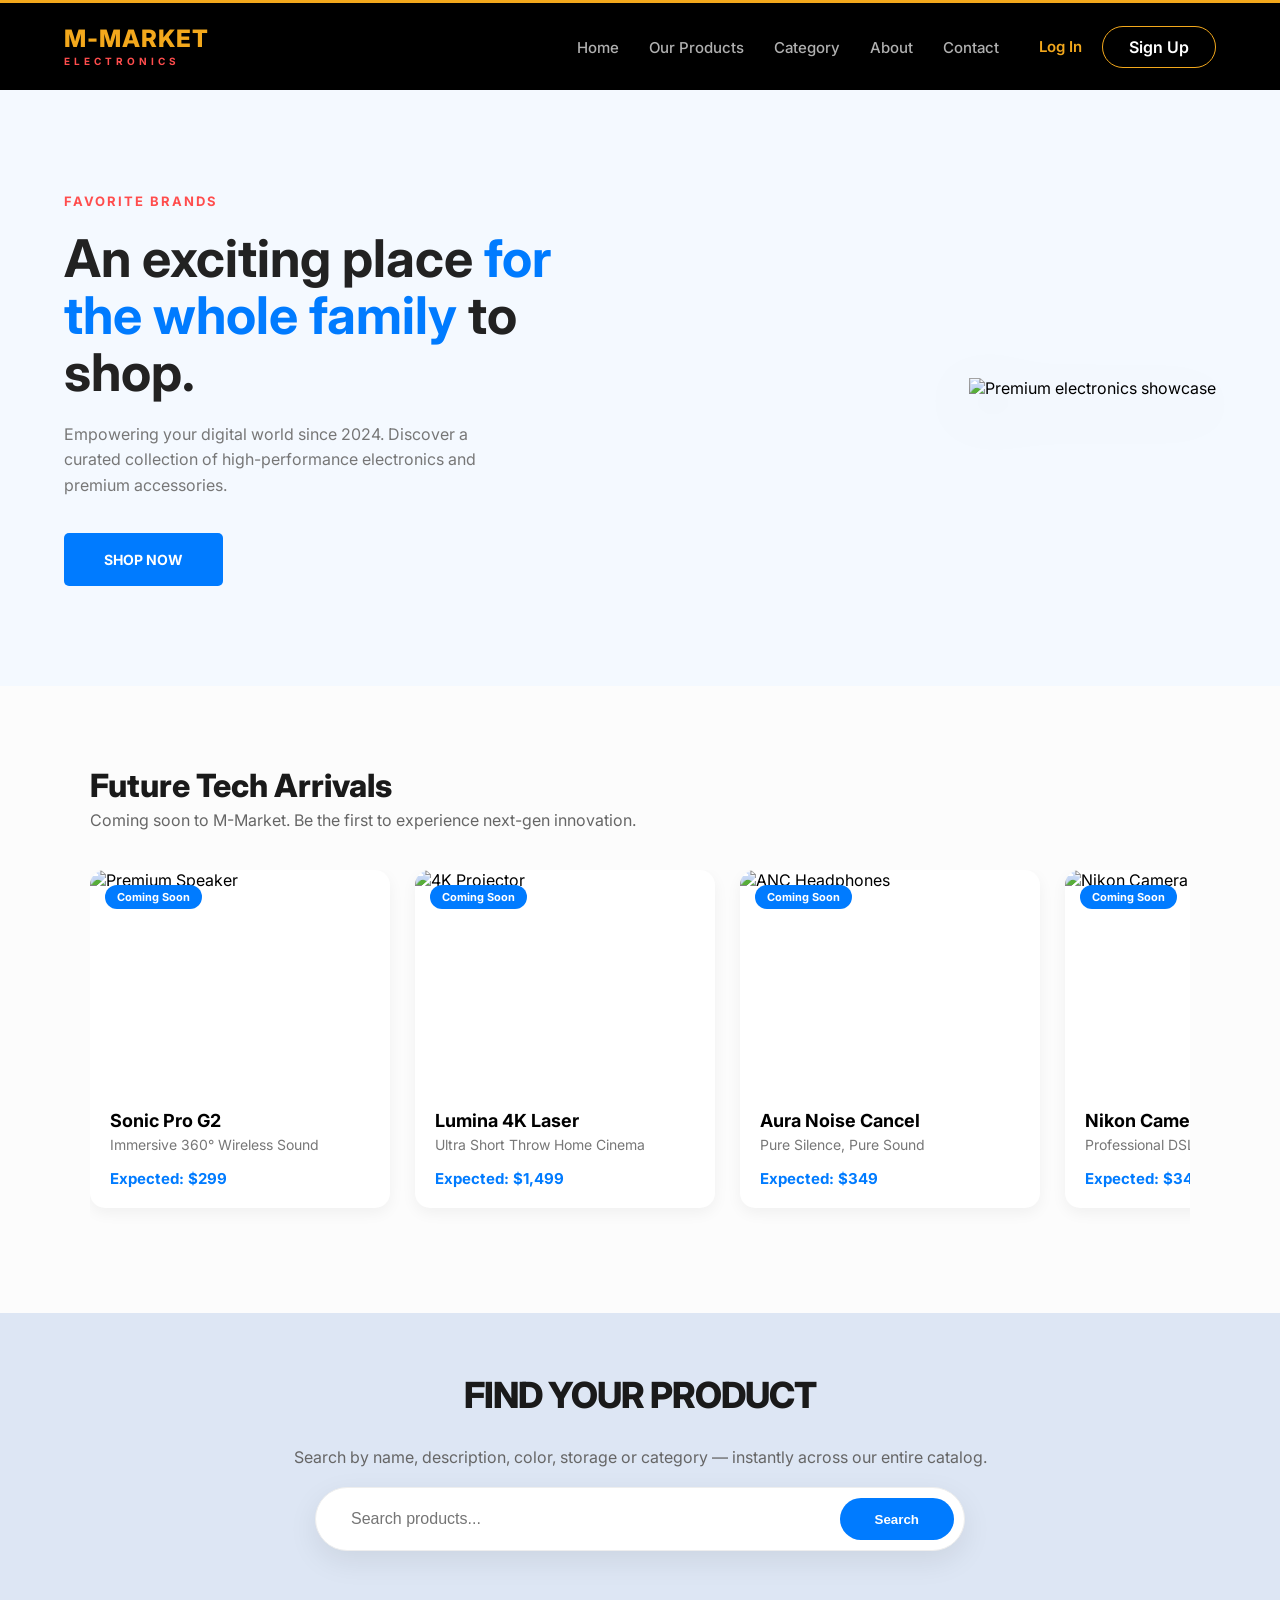
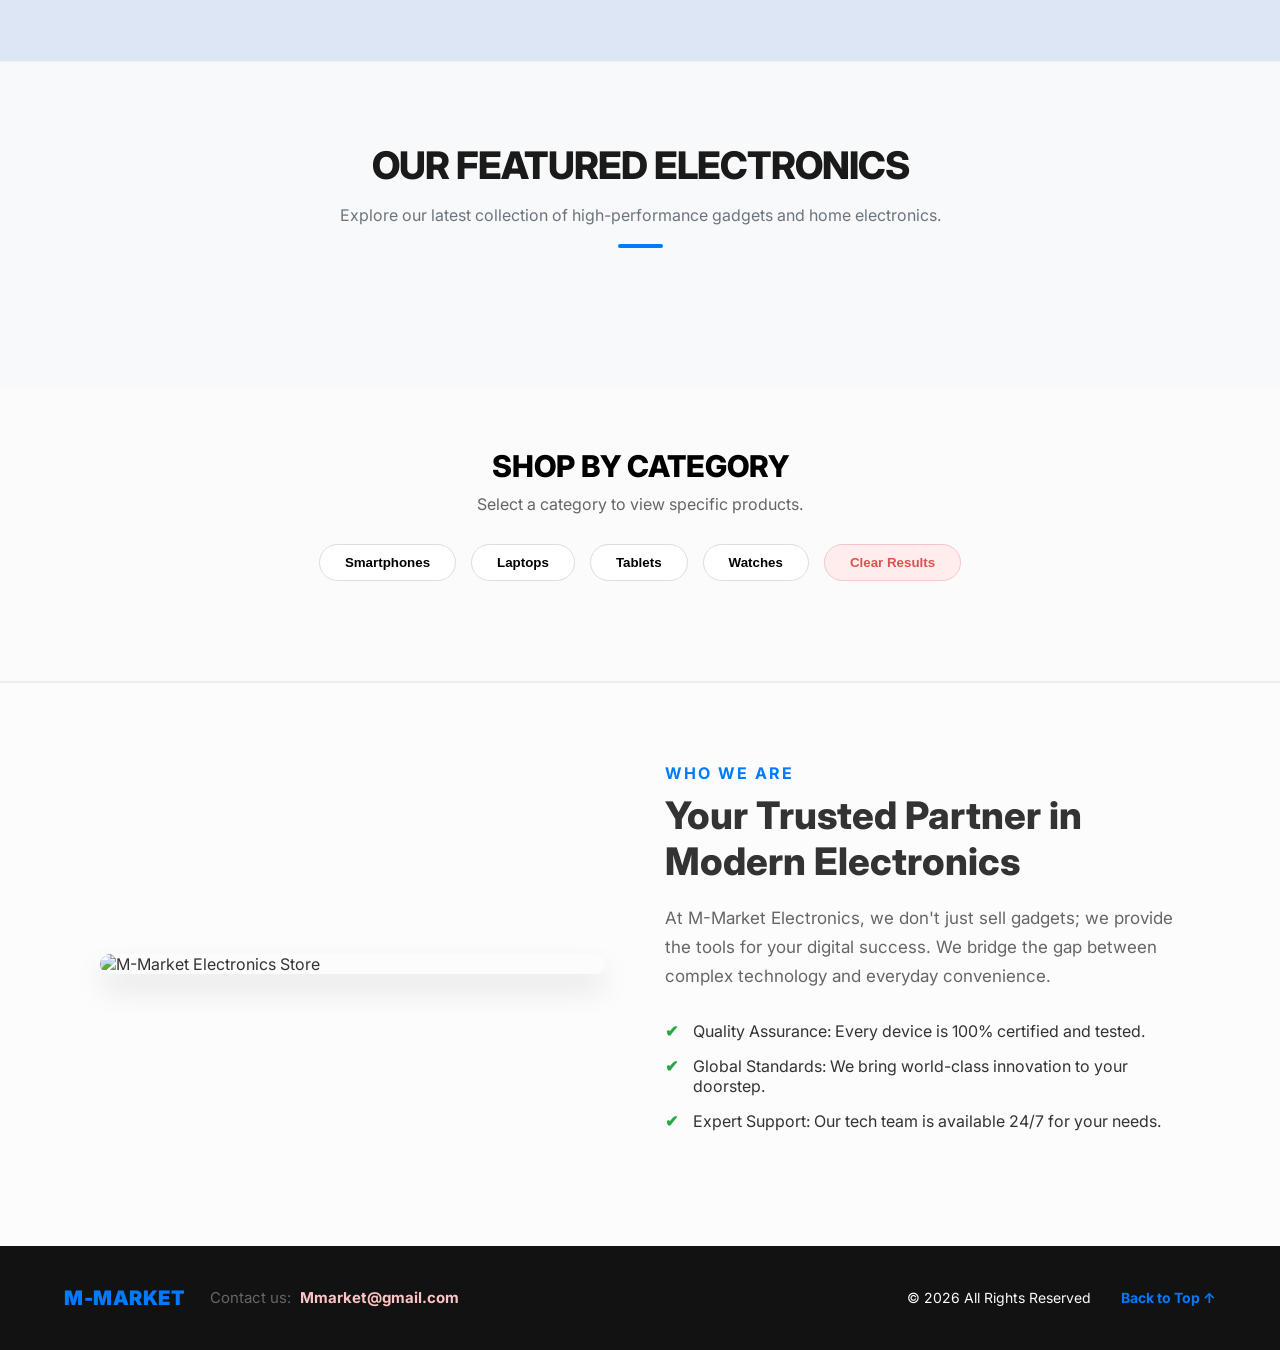
==== commit e56a65ad: "implement my oreder and admin page" ====
--- a/index.html
+++ b/index.html
@@ -1,191 +1,218 @@
 <!DOCTYPE html>
 <html lang="en">
+
 <head>
-    <meta charset="UTF-8">
-    <meta name="viewport" content="width=device-width, initial-scale=1.0">
-    <title>M-MARKET Electronics</title>
-    <link rel="stylesheet" href="css/css.css">
-    <link href="https://images.unsplash.com/photo-1498049794561-7780e7231661?ixlib=rb-4.0.3&auto=format&fit=crop&w=1000&q=80" rel="stylesheet">
+  <meta charset="UTF-8">
+  <meta name="viewport" content="width=device-width, initial-scale=1.0">
+  <title>M-MARKET Electronics</title>
+  <link href="https://fonts.googleapis.com/css2?family=Inter:wght@400;500;600;700;800;900&display=swap"
+    rel="stylesheet">
+  <link rel="stylesheet" href="css/css.css">
 </head>
+
 <body>
-    <!-- HEADER -->
-    <header class="site-header">
-      <div class="container">
-        <div class="brand">
-          <span class="logo-link">M-MARKET</span>
-          <span class="logo-subtext">ELECTRONICS</span>
-        </div>
-        <div class="nav-wrapper" id="nav-wrapper">
-          <nav>
-            <ul class="nav-list">
-              <li class="nav-item"><a href="#home" class="nav-link">Home</a></li>
-              <li class="nav-item"><a href="#products" class="nav-link">Our Product</a></li>
-              <li class="nav-item"><a href="#category" class="nav-link">Category</a></li>
-              <li class="nav-item"><a href="#about" class="nav-link">About</a></li>
-              <li class="nav-item"><a href="#footer" class="nav-link">Contact us</a></li>
-            </ul>
-          </nav>
-          <!-- Auth Group: changes based on login state -->
-          <div class="auth-group" id="auth-group">
-            <!-- JS will populate this -->
-          </div>
-        </div>
-        <button class="menu-btn" id="menu-btn" aria-expanded="false" aria-label="Toggle menu">
-          <span class="hamburger"></span>
-        </button>
-      </div>
-    </header>
-
-    <!-- HERO -->
-    <section id="home" class="hero-section">
-      <div class="container hero-wrapper">
-        <div class="hero-content">
-          <span class="hero-badge">FAVORITE BRANDS</span>
-          <h1>An exciting place <span class="blue-text">for the whole family</span> to shop.</h1>
-          <p class="hero-description">Empowering your digital world since 2024. Discover a curated collection of high-performance electronics and premium accessories. Find the latest tech here.</p>
-          <div class="hero-actions">
-            <a href="#products" class="btn-shop">SHOP NOW</a>
-          </div>
-        </div>
-        <div class="hero-image">
-          <img src="https://images.unsplash.com/photo-1498049794561-7780e7231661?ixlib=rb-4.0.3&auto=format&fit=crop&w=1000&q=80" alt="Premium electronics showcase">
-        </div>
-      </div>
-    </section>
-    <!-- FUTURE PRODUCTS -->
+  <!-- HEADER -->
+  <header class="site-header">
+    <div class="container">
+      <div class="brand">
+        <a href="#home" class="logo-link">M-MARKET</a>
+        <span class="logo-subtext">ELECTRONICS</span>
+      </div>
+
+      <div class="nav-wrapper" id="nav-wrapper">
+        <nav>
+          <ul class="nav-list">
+            <li><a href="#home" class="nav-link">Home</a></li>
+            <li><a href="#products" class="nav-link">Our Products</a></li>
+            <li><a href="#category" class="nav-link">Category</a></li>
+            <li><a href="#about" class="nav-link">About</a></li>
+            <li><a href="#footer" class="nav-link">Contact</a></li>
+          </ul>
+        </nav>
+        <!-- Auth group: JS populates this -->
+        <div class="auth-group" id="auth-group"></div>
+      </div>
+
+      <button class="menu-btn" id="menu-btn" aria-expanded="false" aria-label="Toggle menu">
+        <span class="hamburger"></span>
+      </button>
+    </div>
+  </header>
+  <!-- HERO -->
+  <section id="home" class="hero-section">
+    <div class="container hero-wrapper">
+      <div class="hero-content">
+        <span class="hero-badge">FAVORITE BRANDS</span>
+        <h1>An exciting place <span class="blue-text">for the whole family</span> to shop.</h1>
+        <p class="hero-description">Empowering your digital world since 2024. Discover a curated collection of
+          high-performance electronics and premium accessories.</p>
+        <div class="hero-actions">
+          <a href="#products" class="btn-shop">SHOP NOW</a>
+        </div>
+      </div>
+      <div class="hero-image">
+        <img
+          src="https://images.unsplash.com/photo-1498049794561-7780e7231661?ixlib=rb-4.0.3&auto=format&fit=crop&w=1000&q=80"
+          alt="Premium electronics showcase">
+      </div>
+    </div>
+  </section>
+  <!-- FUTURE PRODUCTS -->
   <section class="fp-wrapper">
     <div class="containerr">
-        <div class="fp-header">
-            <h2 class="fp-title">Future Tech Arrivals</h2>
-            <p class="fp-subtitle">Coming soon to M-Market. Be the first to experience next-gen innovation.</p>
-        </div>
-        <div class="fp-scroll-container">
-            <div class="fp-card">
-                <div class="fp-img-box">
-                    <img src="https://hypersonic.club/wp-content/uploads/2025/03/G2.jpg" alt="Premium Speaker">
-                    <span class="fp-badge">Coming Soon</span>
-                </div>
-                <div class="fp-info">
-                    <h3>Sonic Pro G2</h3>
-                    <p>Immersive 360° Wireless Sound</p>
-                    <span class="fp-price-tag">Expected: $299</span>
-                </div>
-            </div>
-            <div class="fp-card">
-                <div class="fp-img-box">
-                    <img src="https://m.media-amazon.com/images/I/41LYa7ffSKL._AC_UF894,1000_QL80_.jpg" alt="4K Projector">
-                    <span class="fp-badge">Coming Soon</span>
-                </div>
-                <div class="fp-info">
-                    <h3>Lumina 4K Laser</h3>
-                    <p>Ultra Short Throw Home Cinema</p>
-                    <span class="fp-price-tag">Expected: $1,499</span>
-                </div>
-            </div>
-            <div class="fp-card">
-                <div class="fp-img-box">
-                    <img src="https://shopatmobile.com/wp-content/uploads/2024/08/15871-NZT-Aura-ANC-Headphones-Vintage-001.jpg" alt="ANC Headphones">
-                    <span class="fp-badge">Coming Soon</span>
-                </div>
-                <div class="fp-info">
-                    <h3>Aura Noise Cancel</h3>
-                    <p>Pure Silence, Pure Sound</p>
-                    <span class="fp-price-tag">Expected: $349</span>
-                </div>
-            </div>
-
-            <div class="fp-card">
-                <div class="fp-img-box">
-                    <img src="https://encrypted-tbn0.gstatic.com/images?q=tbn:ANd9GcQTnQRwnb7kdfqmtm0LyTcOMcCzkX3yLo8YgQ&s" alt="Smart Hub">
-                    <span class="fp-badge">Coming Soon</span>
-                </div>
-                <div class="fp-info">
-                    <h3>Nexus Home Hub</h3>
-                    <p>The Heart of Your Smart Home</p>
-                    <span class="fp-price-tag">Expected: $199</span>
-                </div>
-            </div>
-        </div>
-    </div>
-</section>
-    <!-- SEARCH -->
-    <section class="is-search-wrapper">
-      <div class="containerr">
-        <h2 class="is-search-title">FIND YOUR PRODUCT</h2>
-        <p style="text-align:center; color:#666; margin-bottom:20px;">Search by name, description, color, storage or category — instantly across our entire catalog.</p>
-        <div class="is-search-field-group">
-          <input type="text" id="is-query-input" placeholder="Search products...">
-          <button id="is-search-action">Search</button>
-        </div>
-        <div id="independent-search-results" class="strict-grid"></div>
-      </div>
-    </section>
-
-    <!-- FEATURED PRODUCTS -->
-    <section id="products" class="m-market-featured">
-      <div class="containerr">
-        <div class="header-block">
-          <h2 class="display-title">Our Featured Electronics</h2>
-          <p class="display-subtitle">An exciting place for the whole family to shop. Explore our latest collection of high-performance gadgets and home electronics.</p>
-          <div class="blue-accent-line"></div>
-        </div>
-        <div id="product-list-grid" class="strict-grid"></div>
-      </div>
-    </section>
-
-    <!-- MODAL -->
-    <div id="modal-overlay"></div>
-    <div id="detail-modal"></div>
-
-    <!-- CATEGORY -->
-    <section id="category" class="is-cat-wrapper">
-      <div class="containerr">
-        <h2 class="is-cat-main-title">SHOP BY CATEGORY</h2>
-        <p class="is-cat-subtitle">Select a category to view specific products.</p>
-        <div class="is-cat-nav-bar">
-          <button class="is-cat-link" onclick="runCategoryFilter('phone')">Smartphones</button>
-          <button class="is-cat-link" onclick="runCategoryFilter('laptop')">Laptops</button>
-          <button class="is-cat-link" onclick="runCategoryFilter('ipad')">Tablets</button>
-          <button class="is-cat-link" onclick="runCategoryFilter('watch')">Watches</button>
-          <button class="is-cat-link is-clear" onclick="resetCategorySection()">Clear Results</button>
-        </div>
-        <div id="category-results-grid" class="strict-grid"></div>
-      </div>
-    </section>
-
-    <!-- ABOUT -->
-    <section id="about" class="au-main-wrapper">
-      <div class="containerr au-flex-container">
-        <div class="au-image-column">
-          <div class="au-img-frame">
-            <img src="https://images.unsplash.com/photo-1491933382434-500287f9b54b?auto=format&fit=crop&q=80&w=800" alt="M-Market Electronics Store" class="au-featured-img">
-          </div>
-        </div>
-        <div class="au-text-column">
-          <p class="au-sub-headline">WHO WE ARE</p>
-          <h2 class="au-main-headline">Your Trusted Partner in Modern Electronics</h2>
-          <p class="au-description">At M-Market Electronics, we don't just sell gadgets; we provide the tools for your digital success. We bridge the gap between complex technology and everyday convenience.</p>
-          <ul class="au-feature-list">
-            <li class="au-list-item"><span class="au-check">✔</span><p>Quality Assurance: Every device is 100% certified and tested.</p></li>
-            <li class="au-list-item"><span class="au-check">✔</span><p>Global Standards: We bring world-class innovation to your doorstep.</p></li>
-            <li class="au-list-item"><span class="au-check">✔</span><p>Expert Support: Our tech team is available 24/7 for your needs.</p></li>
-          </ul>
-        </div>
-      </div>
-    </section>
-     <!-- FOOTER -->
-    <footer id="footer" class="sf-wrapper">
-      <div class="container sf-content">
-        <div class="sf-left">
-          <span class="sf-logo">M-MARKET</span>
-          <span class="sf-contact-info">Contact us: <a href="mailto:Mmarket@gmail.com" class="sf-email">Mmarket@gmail.com</a></span>
-        </div>
-        <div class="sf-right">
-          <span class="sf-copy">© 2026 All Rights Reserved</span>
-          <a href="#home" class="sf-top-link">Back to Top ↑</a>
-        </div>
-      </div>
-    </footer>
-    <script src="javaScript/script.js"></script>
+      <div class="fp-header">
+        <h2 class="fp-title">Future Tech Arrivals</h2>
+        <p class="fp-subtitle">Coming soon to M-Market. Be the first to experience next-gen innovation.</p>
+      </div>
+      <div class="fp-scroll-container">
+        <div class="fp-card">
+          <div class="fp-img-box">
+            <img src="https://hypersonic.club/wp-content/uploads/2025/03/G2.jpg" alt="Premium Speaker">
+            <span class="fp-badge">Coming Soon</span>
+          </div>
+          <div class="fp-info">
+            <h3>Sonic Pro G2</h3>
+            <p>Immersive 360° Wireless Sound</p>
+            <span class="fp-price-tag">Expected: $299</span>
+          </div>
+        </div>
+        <div class="fp-card">
+          <div class="fp-img-box">
+            <img src="https://m.media-amazon.com/images/I/41LYa7ffSKL._AC_UF894,1000_QL80_.jpg" alt="4K Projector">
+            <span class="fp-badge">Coming Soon</span>
+          </div>
+          <div class="fp-info">
+            <h3>Lumina 4K Laser</h3>
+            <p>Ultra Short Throw Home Cinema</p>
+            <span class="fp-price-tag">Expected: $1,499</span>
+          </div>
+        </div>
+        <div class="fp-card">
+          <div class="fp-img-box">
+            <img src="https://shopatmobile.com/wp-content/uploads/2024/08/15871-NZT-Aura-ANC-Headphones-Vintage-001.jpg"
+              alt="ANC Headphones">
+            <span class="fp-badge">Coming Soon</span>
+          </div>
+          <div class="fp-info">
+            <h3>Aura Noise Cancel</h3>
+            <p>Pure Silence, Pure Sound</p>
+            <span class="fp-price-tag">Expected: $349</span>
+          </div>
+        </div>
+        <div class="fp-card">
+          <div class="fp-img-box">
+            <img src="https://i.ebayimg.com/images/g/IBsAAOSwRjVlCFlN/s-l1600.webp" alt="Nikon Camera">
+            <span class="fp-badge">Coming Soon</span>
+          </div>
+          <div class="fp-info">
+            <h3>Nikon Camera</h3>
+            <p>Professional DSLR Excellence</p>
+            <span class="fp-price-tag">Expected: $349</span>
+          </div>
+        </div>
+        <div class="fp-card">
+          <div class="fp-img-box">
+            <img src="https://encrypted-tbn0.gstatic.com/images?q=tbn:ANd9GcQTnQRwnb7kdfqmtm0LyTcOMcCzkX3yLo8YgQ&s"
+              alt="Smart Hub">
+            <span class="fp-badge">Coming Soon</span>
+          </div>
+          <div class="fp-info">
+            <h3>Nexus Home Hub</h3>
+            <p>The Heart of Your Smart Home</p>
+            <span class="fp-price-tag">Expected: $199</span>
+          </div>
+        </div>
+      </div>
+    </div>
+  </section>
+  <!-- SEARCH -->
+  <section class="is-search-wrapper">
+    <div class="containerr">
+      <h2 class="is-search-title">FIND YOUR PRODUCT</h2>
+      <p style="text-align:center; color:#666; margin-bottom:20px;">
+        Search by name, description, color, storage or category — instantly across our entire catalog.
+      </p>
+      <div class="is-search-field-group">
+        <input type="text" id="is-query-input" placeholder="Search products...">
+        <button id="is-search-action">Search</button>
+      </div>
+      <div id="independent-search-results" class="strict-grid"></div>
+    </div>
+  </section>
+  <!-- FEATURED PRODUCTS -->
+  <section id="products" class="m-market-featured">
+    <div class="containerr">
+      <div class="header-block">
+        <h2 class="display-title">Our Featured Electronics</h2>
+        <p class="display-subtitle">Explore our latest collection of high-performance gadgets and home electronics.</p>
+        <div class="blue-accent-line"></div>
+      </div>
+      <div id="product-list-grid" class="strict-grid"></div>
+    </div>
+  </section>
+
+  <!-- MODAL -->
+  <div id="modal-overlay"></div>
+  <!-- CATEGORY -->
+  <section id="category" class="is-cat-wrapper">
+    <div class="containerr">
+      <h2 class="is-cat-main-title">SHOP BY CATEGORY</h2>
+      <p class="is-cat-subtitle">Select a category to view specific products.</p>
+      <div class="is-cat-nav-bar">
+        <button class="is-cat-link" onclick="runCategoryFilter('phone')">Smartphones</button>
+        <button class="is-cat-link" onclick="runCategoryFilter('laptop')">Laptops</button>
+        <button class="is-cat-link" onclick="runCategoryFilter('ipad')">Tablets</button>
+        <button class="is-cat-link" onclick="runCategoryFilter('watch')">Watches</button>
+        <button class="is-cat-link is-clear" onclick="resetCategorySection()">Clear Results</button>
+      </div>
+      <div id="category-results-grid" class="strict-grid"></div>
+    </div>
+  </section>
+  <!-- ABOUT -->
+  <section id="about" class="au-main-wrapper">
+    <div class="containerr au-flex-container">
+      <div class="au-image-column">
+        <div class="au-img-frame">
+          <img src="https://images.unsplash.com/photo-1491933382434-500287f9b54b?auto=format&fit=crop&q=80&w=800"
+            alt="M-Market Electronics Store" class="au-featured-img">
+        </div>
+      </div>
+      <div class="au-text-column">
+        <p class="au-sub-headline">WHO WE ARE</p>
+        <h2 class="au-main-headline">Your Trusted Partner in Modern Electronics</h2>
+        <p class="au-description">At M-Market Electronics, we don't just sell gadgets; we provide the tools for your
+          digital success. We bridge the gap between complex technology and everyday convenience.</p>
+        <ul class="au-feature-list">
+          <li class="au-list-item"><span class="au-check">✔</span>
+            <p>Quality Assurance: Every device is 100% certified and tested.</p>
+          </li>
+          <li class="au-list-item"><span class="au-check">✔</span>
+            <p>Global Standards: We bring world-class innovation to your doorstep.</p>
+          </li>
+          <li class="au-list-item"><span class="au-check">✔</span>
+            <p>Expert Support: Our tech team is available 24/7 for your needs.</p>
+          </li>
+        </ul>
+      </div>
+    </div>
+  </section>
+  <!-- FOOTER -->
+  <footer id="footer" class="sf-wrapper">
+    <div class="container sf-content">
+      <div class="sf-left">
+        <span class="sf-logo">M-MARKET</span>
+        <span class="sf-contact-info">Contact us:
+          <a href="mailto:Mmarket@gmail.com" class="sf-email">Mmarket@gmail.com</a>
+        </span>
+      </div>
+      <div class="sf-right">
+        <span class="sf-copy">© 2026 All Rights Reserved</span>
+        <a href="#home" class="sf-top-link">Back to Top ↑</a>
+      </div>
+    </div>
+  </footer>
+
+  <script src="javaScript/script.js"></script>
 </body>
-</html>
+
+</html>
--- a/css/css.css
+++ b/css/css.css
@@ -1,6 +1,4 @@
-/* ==========================================================================
-   1. RESET & BASE
-   ========================================================================== */
+/* RESET & BASE */
 * {
   margin: 0;
   padding: 0;
@@ -17,7 +15,6 @@
   scroll-behavior: smooth;
 }
 
-/* Custom Scrollbar */
 ::-webkit-scrollbar {
   height: 6px;
   width: 6px;
@@ -31,10 +28,7 @@
 ::-webkit-scrollbar-track {
   background: #222;
 }
-
-/* ==========================================================================
-   2. HEADER
-   ========================================================================== */
+/* HEADER */
 .site-header {
   position: sticky;
   top: 0;
@@ -54,10 +48,7 @@
   max-width: 1440px;
   margin: 0 auto;
 }
-
-/* ==========================================================================
-   3. BRANDING
-   ========================================================================== */
+/* BRANDING */
 .brand {
   display: flex;
   flex-direction: column;
@@ -69,7 +60,7 @@
   font-weight: 800;
   text-transform: uppercase;
   letter-spacing: 1px;
-  cursor: default;
+  text-decoration: none;
   line-height: 1.1;
 }
 
@@ -82,10 +73,7 @@
   font-weight: 700;
   text-transform: uppercase;
 }
-
-/* ==========================================================================
-   4. NAVIGATION
-   ========================================================================== */
+/* NAVIGATION */
 .nav-wrapper {
   display: flex;
   align-items: center;
@@ -108,10 +96,7 @@
 .nav-link:hover {
   color: #f3a81c;
 }
-
-/* ==========================================================================
-   5. AUTH GROUP (Login/Signup OR Profile/Orders)
-   ========================================================================== */
+/* AUTH GROUP */
 .auth-group {
   display: flex;
   align-items: center;
@@ -140,22 +125,6 @@
 .signup-btn:hover {
   background-color: #f3a81c;
   color: #000000;
-}
-
-/* My Orders link */
-.orders-link {
-  display: flex;
-  align-items: center;
-  gap: 8px;
-  color: #f3a81c;
-  text-decoration: none;
-  font-weight: 600;
-  font-size: 15px;
-  transition: opacity 0.2s;
-}
-
-.orders-link:hover {
-  opacity: 0.8;
 }
 
 /* Profile dropdown */
@@ -186,23 +155,45 @@
 .profile-dropdown {
   position: absolute;
   right: 0;
-  top: 100%;
-  margin-top: 8px;
-  width: 180px;
+  top: calc(100% + 10px);
+  width: 190px;
   background: #0a0a0a;
   border: 1px solid #222;
-  border-radius: 10px;
+  border-radius: 12px;
   overflow: hidden;
-  box-shadow: 0 10px 30px rgba(0, 0, 0, 0.5);
-  animation: slideDown 0.3s ease;
-}
-
+  box-shadow: 0 10px 30px rgba(0, 0, 0, 0.6);
+  animation: slideDown 0.25s ease;
+}
+
+/* My Orders inside dropdown */
+.dropdown-orders-link {
+  display: flex;
+  align-items: center;
+  gap: 10px;
+  width: 100%;
+  padding: 13px 16px;
+  background: none;
+  border: none;
+  border-bottom: 1px solid #1e1e1e;
+  color: #f3a81c;
+  font-size: 14px;
+  font-weight: 600;
+  cursor: pointer;
+  transition: background 0.2s;
+  text-decoration: none;
+}
+
+.dropdown-orders-link:hover {
+  background: #1a1a1a;
+}
+
+/* Logout inside dropdown */
 .logout-btn {
   display: flex;
   align-items: center;
   gap: 10px;
   width: 100%;
-  padding: 12px 16px;
+  padding: 13px 16px;
   background: none;
   border: none;
   color: #ff4d4d;
@@ -215,10 +206,7 @@
 .logout-btn:hover {
   background: #1a1a1a;
 }
-
-/* ==========================================================================
-   6. HAMBURGER
-   ========================================================================== */
+/* HAMBURGER */
 .menu-btn {
   display: none;
   background: transparent;
@@ -270,10 +258,7 @@
   top: 0;
   transform: rotate(-45deg);
 }
-
-/* ==========================================================================
-   7. HERO SECTION
-   ========================================================================== */
+ /* HERO SECTION */
 .hero-section {
   background-color: #f4f9ff;
   padding: 100px 0;
@@ -351,10 +336,7 @@
   height: auto;
   filter: drop-shadow(0 15px 30px rgba(0, 0, 0, 0.1));
 }
-
-/* ==========================================================================
-   8. FUTURE PRODUCTS
-   ========================================================================== */
+/* FUTURE PRODUCTS */
 .fp-wrapper {
   padding: 80px 0;
   background-color: #fcfcfc;
@@ -457,10 +439,7 @@
   color: #007bff;
   font-size: 15px;
 }
-
-/* ==========================================================================
-   9. SEARCH SECTION
-   ========================================================================== */
+/* SEARCH SECTION */
 .is-search-wrapper {
   width: 100%;
   padding: 60px 0;
@@ -514,10 +493,7 @@
   background: #0056b3;
   transform: translateY(-1px);
 }
-
-/* ==========================================================================
-   10. FEATURED PRODUCTS GRID
-   ========================================================================== */
+/* FEATURED PRODUCTS GRID */
 .m-market-featured {
   padding: 80px 0;
   background-color: #f8f9fa;
@@ -558,10 +534,7 @@
   gap: 30px;
   width: 100%;
 }
-
-/* ==========================================================================
-   11. PRODUCT CARD
-   ========================================================================== */
+/* PRODUCT CARD */
 .product-card {
   background: #ffffff;
   border: 1px solid #edf2f7;
@@ -614,10 +587,7 @@
 .order-btn:hover {
   background-color: #0056b3;
 }
-
-/* ==========================================================================
-   12. MODAL
-   ========================================================================== */
+/* MODAL */
 #modal-overlay {
   display: none;
   position: fixed;
@@ -739,7 +709,6 @@
   padding-bottom: 20px;
 }
 
-/* Order form inside modal */
 #initial-order-step .order-btn {
   width: 100%;
   padding: 15px;
@@ -830,10 +799,7 @@
   background: linear-gradient(135deg, #16a34a, #15803d);
   transform: translateY(-2px);
 }
-
-/* ==========================================================================
-   13. CATEGORY SECTION
-   ========================================================================== */
+/* CATEGORY SECTION */
 .is-cat-wrapper {
   padding: 60px 0;
   background: #fbfbfb;
@@ -882,10 +848,7 @@
   color: #d9534f;
   border-color: #f5c6cb;
 }
-
-/* ==========================================================================
-   14. ABOUT SECTION
-   ========================================================================== */
+/* ABOUT SECTION */
 .au-main-wrapper {
   padding: 80px 0;
   background-color: #fcfcfc;
@@ -954,10 +917,7 @@
   color: #28a745;
   font-weight: bold;
 }
-
-/* ==========================================================================
-   15. FOOTER
-   ========================================================================== */
+/* FOOTER */
 .sf-wrapper {
   background-color: #121212;
   padding: 40px 0;
@@ -1019,10 +979,7 @@
 .sf-top-link:hover {
   opacity: 0.7;
 }
-
-/* ==========================================================================
-   16. LOGIN PAGE
-   ========================================================================== */
+  /* LOGIN PAGE */
 .login-page {
   min-height: 100vh;
   background: #111;
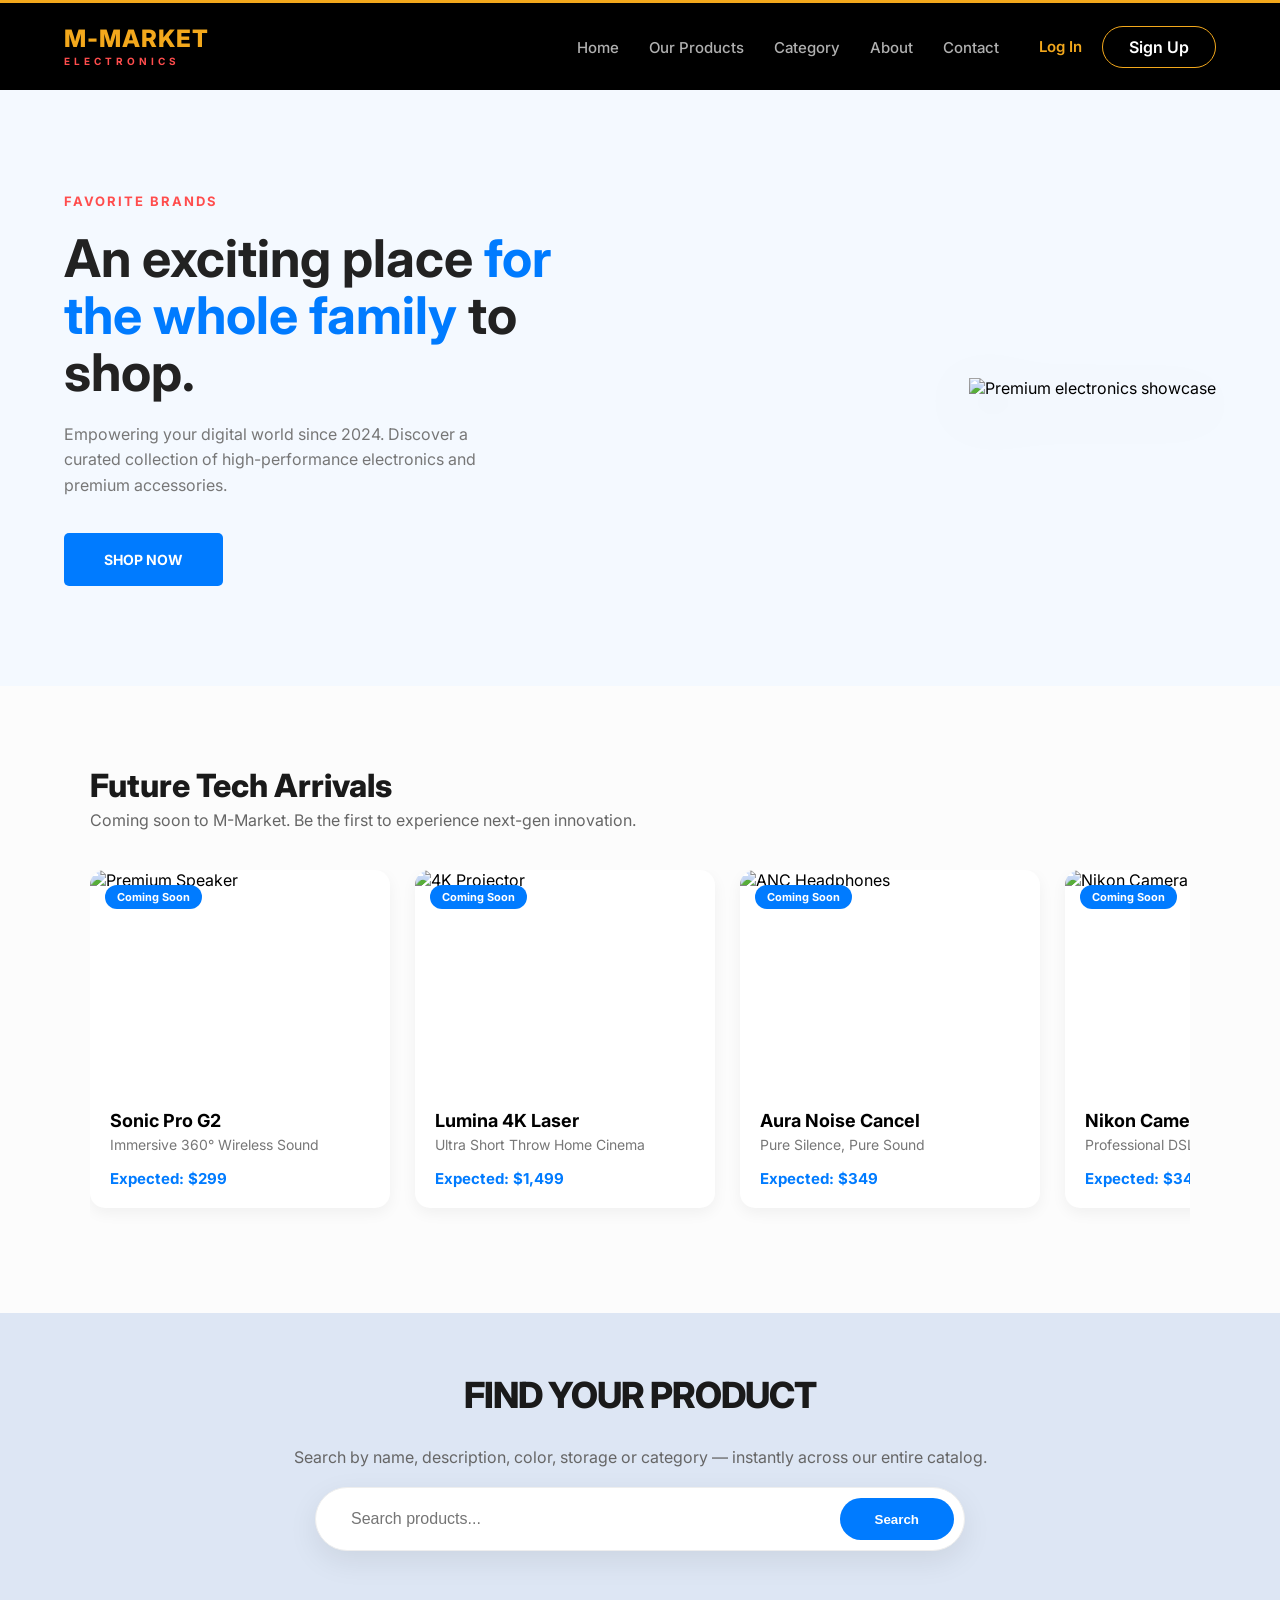
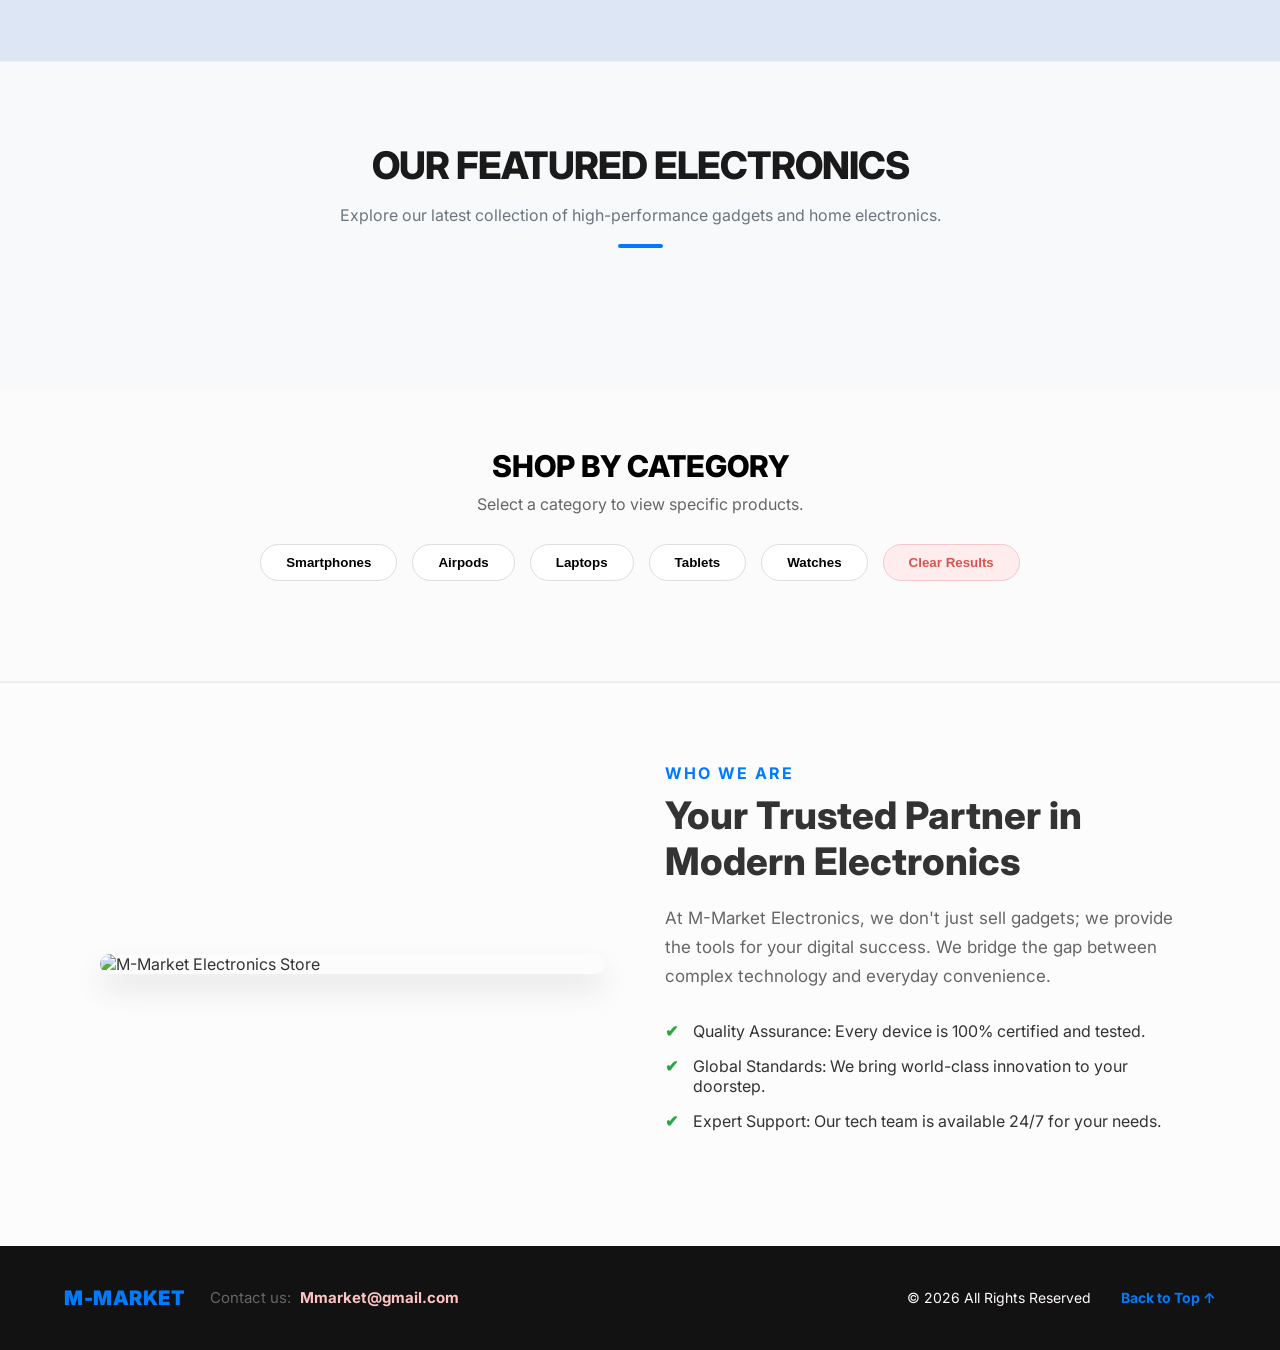
==== commit 55f2bcfc: "update the category keywords" ====
--- a/index.html
+++ b/index.html
@@ -153,6 +153,7 @@
 
   <!-- MODAL -->
   <div id="modal-overlay"></div>
+  <div id="detail-modal" class="detail-modal" style="display:none;"></div>
   <!-- CATEGORY -->
   <section id="category" class="is-cat-wrapper">
     <div class="containerr">
@@ -160,6 +161,7 @@
       <p class="is-cat-subtitle">Select a category to view specific products.</p>
       <div class="is-cat-nav-bar">
         <button class="is-cat-link" onclick="runCategoryFilter('phone')">Smartphones</button>
+        <button class="is-cat-link" onclick="runCategoryFilter('AirPods')">Airpods</button>
         <button class="is-cat-link" onclick="runCategoryFilter('laptop')">Laptops</button>
         <button class="is-cat-link" onclick="runCategoryFilter('ipad')">Tablets</button>
         <button class="is-cat-link" onclick="runCategoryFilter('watch')">Watches</button>
